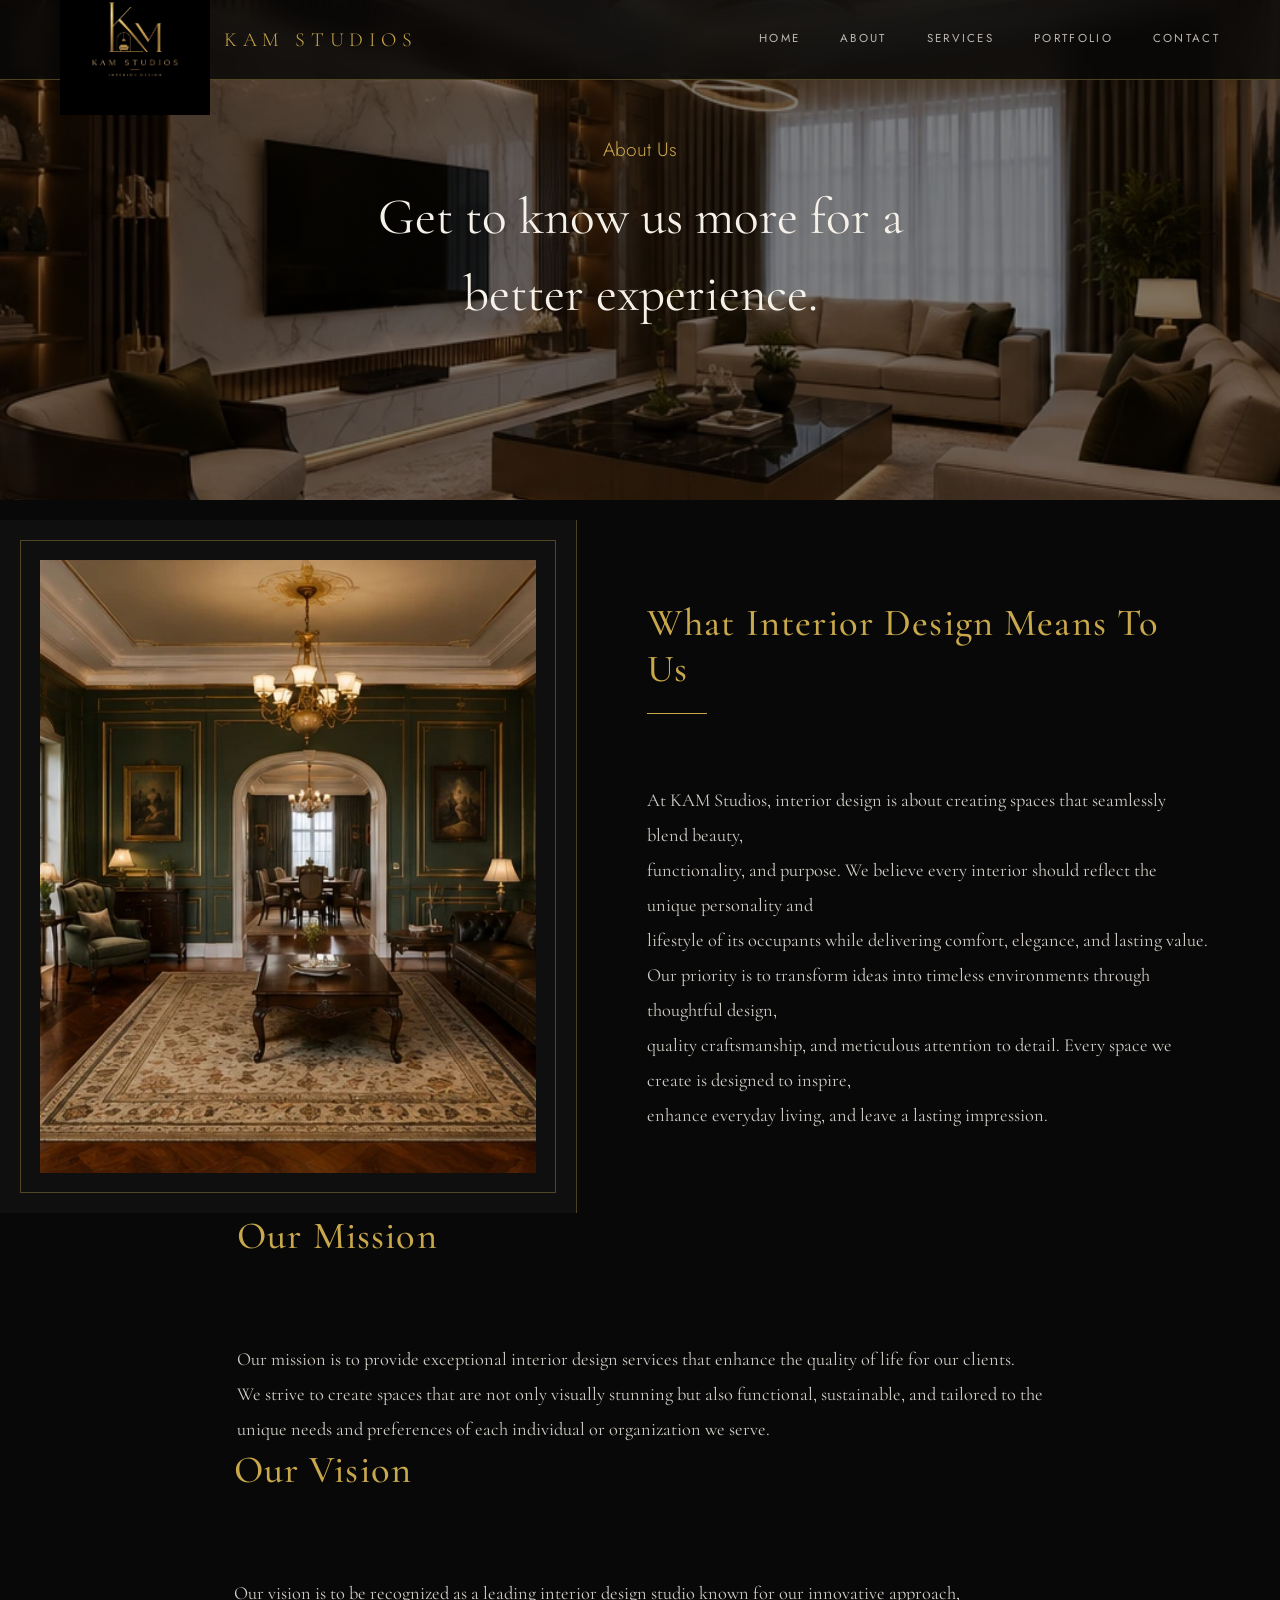
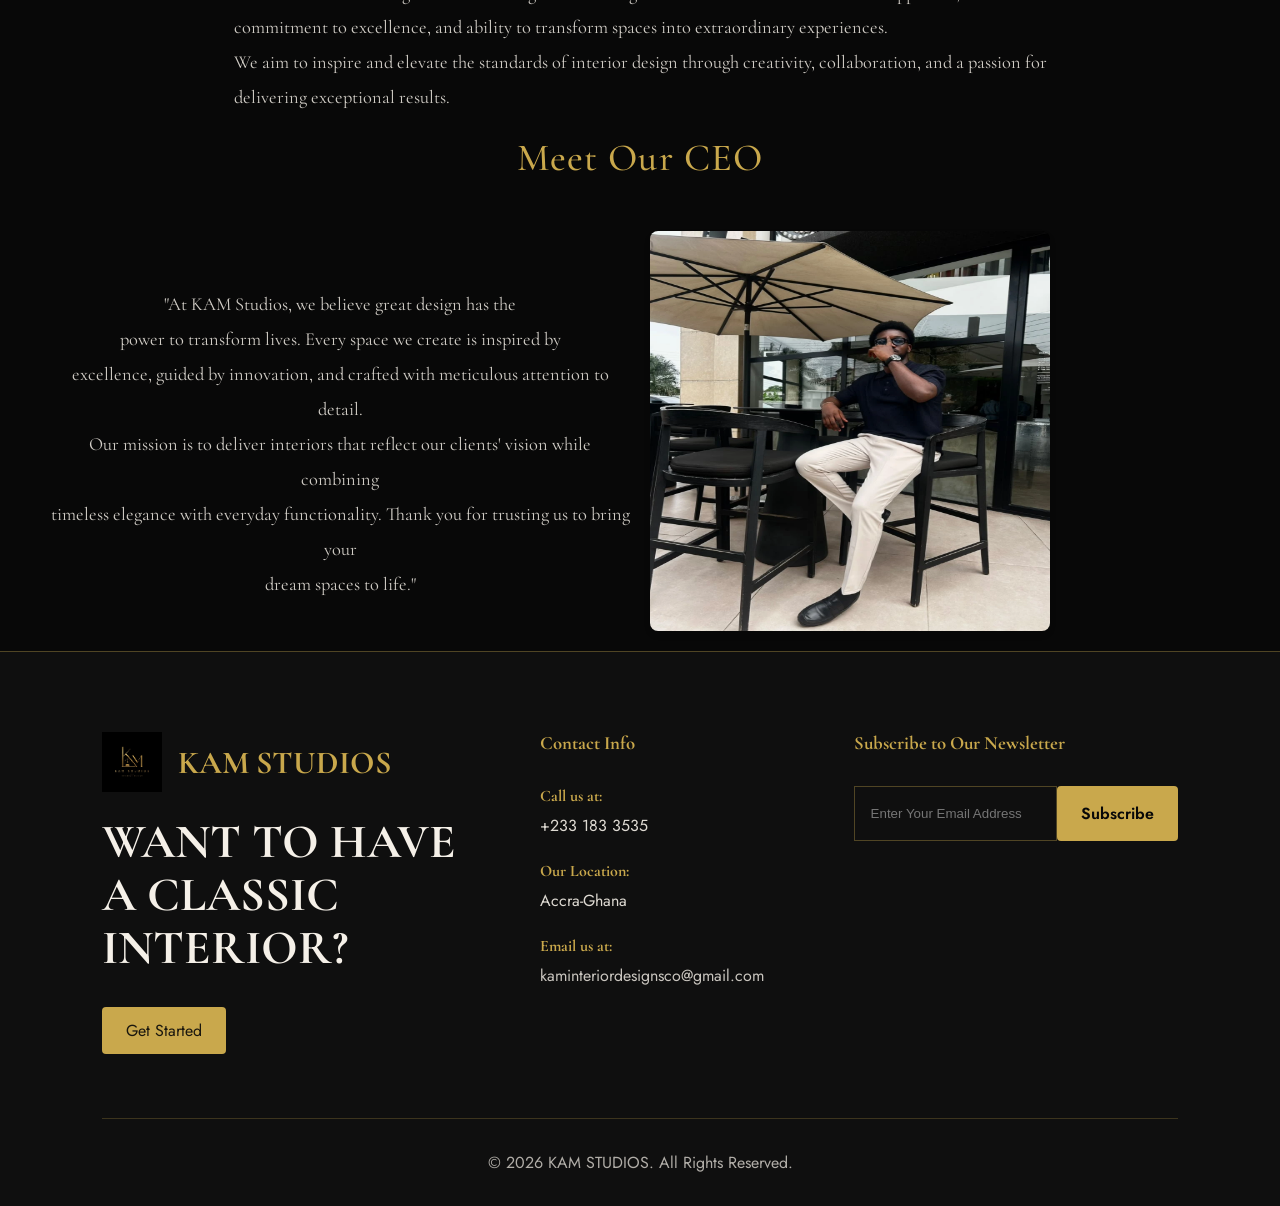
==== about-us.html @ baad8114 "about page done" ====
<!DOCTYPE html>
<html lang="en">
<head>
    <meta charset="UTF-8">
    <meta name="viewport" content="width=device-width, initial-scale=1.0">
    <meta name="description" content="This is the official website for KAM STUDIOS.">
    <meta name="author" content="Godfred Yao Agbogah">
    <link rel="stylesheet" href="./style/style.css">
    <link rel="stylesheet" href="./style/about/about.css">
    <link rel="stylesheet" href="./style/testimonial.css">
    <link rel="stylesheet" href="./style/join-us.css">
    <link rel="stylesheet" href="./style/footer.css">
    <link rel="preconnect" href="https://fonts.googleapis.com">
    <link rel="preconnect" href="https://fonts.gstatic.com" crossorigin>
    <link href="https://fonts.googleapis.com/css2?family=Cormorant+Garamond:ital,wght@0,300;0,400;0,600;1,300;1,400&family=Jost:wght@300;400;500&display=swap" rel="stylesheet">
    <title>Home</title>
</head>
<body>
    <header>
  <div class="logo">
    <img src="./images/logo.webp" alt="KAM STUDIOS Logo" width="150" height="150">
    <h1>KAM STUDIOS</h1>
  </div>

        <nav class="largeNav" id="desktopNav">
            <ul>
            <li><a href="./index.html">Home</a></li>
            <li><a href="./about-us.html">About</a></li>
            <li><a href="./services.html">Services</a></li>
            <li><a href="./portfolio.html">Portfolio</a></li>
            <li><a href="./contact.html">Contact</a></li>
            </ul>
        </nav>

        <!-- Hamburger button (mobile only) -->
        <button class="hamburger" id="hamburger" aria-label="Toggle menu" aria-expanded="false">
            <span></span>
            <span></span>
            <span></span>
        </button>
        </header>

        <!-- Mobile nav (sits right below header) -->
        <nav class="mobileNav" id="mobileNav">
        <ul>
            <li><a href="./index.html">Home</a></li>
            <li><a href="./about-us.html">About</a></li>
            <li><a href="./services.html">Services</a></li>
            <li><a href="./portfolio.html">Portfolio</a></li>
            <li><a href="./contact.html">Contact</a></li>
        </ul>
    </nav>

        <main>
            <div class="container">
                <div class="container-content">
                    <h2> About Us</h2>
                    <p>Get to know us more for a better experience.</p>
                </div>
            </div>
              <div class="container1">
                    <section class="imgSection">
                        <img src="./images/interior4.webp" alt="about pic">
                    </section>
                    <section>
                        <h3>What Interior Design Means To Us</h3>
                        <p>
                            At KAM Studios, interior design is about creating spaces that seamlessly blend beauty, 
                            functionality, and purpose. We believe every interior should reflect the unique personality and 
                            lifestyle of its occupants while delivering comfort, elegance, and lasting value.
                            Our priority is to transform ideas into timeless environments through thoughtful design, 
                            quality craftsmanship, and meticulous attention to detail. Every space we create is designed to inspire, 
                            enhance everyday living, and leave a lasting impression.                              
                        </p>
                    </section>

                </div>
                <div class="container2">
                    <section>
                        <h3>Our Mission</h3>
                        <p>
                            Our mission is to provide exceptional interior design services that enhance the quality of life for our clients. 
                            We strive to create spaces that are not only visually stunning but also functional, sustainable, and tailored to the 
                            unique needs and preferences of each individual or organization we serve.
                        </p>
                    </section>
                    <section>
                        <h3>Our Vision</h3>
                        <p>
                            Our vision is to be recognized as a leading interior design studio known for our innovative approach, 
                            commitment to excellence, and ability to transform spaces into extraordinary experiences. 
                            We aim to inspire and elevate the standards of interior design through creativity, collaboration, and a passion for 
                            delivering exceptional results.
                        </p>
                    </section>
                </div>
                <div class="container3">
                     <h3>Meet Our CEO</h3>
                    <section>
                        <p> "At KAM Studios, we believe great design has the
                             power to transform lives. Every space we create is inspired by 
                             excellence, guided by innovation, and crafted with meticulous attention to detail. 
                             Our mission is to deliver interiors that reflect our clients' vision while combining 
                             timeless elegance with everyday functionality. Thank you for trusting us to bring your 
                             dream spaces to life."
                        </p>
                        <img src="./images/CEO.webp" alt="CEO pic">
                    </section>
        </main>
        
           <!-- Footer -->
<footer>
    <div class="footer-content">

        <!-- Column 1 -->
        <div class="footer-column">
            <div class="footer-logo">
               <img src="./images/logo.webp" alt="KAM STUDIOS Logo">
                <h1>KAM STUDIOS</h1>
            </div>

            <h2>WANT TO HAVE A CLASSIC INTERIOR?</h2>

           <button class="footer-btn1"><a href="./contact.html">Get Started</a></button> 
        </div>

        <!-- Column 2 -->
        <div class="footer-column">
            <h3>Contact Info</h3>

            <div class="contact-item">
                <h4>Call us at:</h4>
                <p>+233 183 3535</p>
            </div>

            <div class="contact-item">
                <h4>Our Location:</h4>
                <p>
                    Accra-Ghana
                </p>
            </div>

            <div class="contact-item">
                <h4>Email us at:</h4>
                <p>
                    <a href="kaminteriordesignsco@gmail.com">
                        kaminteriordesignsco@gmail.com
                    </a>
                </p>
            </div>
        </div>

        <!-- Column 3 -->
        <div class="footer-column">
            <h3>Subscribe to Our Newsletter</h3>

            <form class="newsletter-form">
                <input
                    type="email"
                    placeholder="Enter Your Email Address"
                >
                <button class="submit-btn" type="submit">Subscribe</button>
            </form>

            <div class="social-icons">
               <a href="https://snapchat.com/t/bxiz3MfT"><i class="bi bi-snapchat"></i></a> 
                <a href="https://www.instagram.com/kwaben_aaaa?igsh=MXFsYTQwY3dpdXk5eA=="><i class="bi bi-instagram"></i></a>
            </div>
            
        </div>

    </div>
  

    <div class="footer-bottom">
        <p>© 2026 KAM STUDIOS. All Rights Reserved.</p>
    </div>
</footer>

    <script src="./script/script.js" defer></script>
    <script src="./script/hamburger.js" defer></script>
    <script src="./script/testimonial.js" defer></script>
    <script src="https://cdn.jsdelivr.net/npm/bootstrap@5.3.8/dist/js/bootstrap.bundle.min.js" integrity="sha384-FKyoEForCGlyvwx9Hj09JcYn3nv7wiPVlz7YYwJrWVcXK/BmnVDxM+D2scQbITxI" crossorigin="anonymous"></script>
 
</body>
</html>
---- style/style.css ----
*, *::before, *::after { margin: 0; padding: 0; box-sizing: border-box; }

    :root {
      --black: #080808;
      --offblack: #0f0f0f;
      --gold: #C9A84C;
      --gold-dim: rgba(201, 168, 76, 0.18);
      --gold-line: rgba(201, 168, 76, 0.35);
      --ivory: #F5F0E8;
      --charcoal: #2A2A2A;
      --serif: 'Cormorant Garamond', Georgia, serif;
      --sans: 'Jost', system-ui, sans-serif;
    }

    html { scroll-behavior: smooth; }

 body {
  opacity: 0;
  transform: scale(1.02);
  animation: pageLoad 1s ease forwards;
}

@keyframes pageLoad {
  to {
    opacity: 1;
    transform: scale(1);
  }
}

  body {
  background-color: var(--black);
  background-size: cover;
}

    /* ── HEADER ── */
    header {
      position: fixed;
      top: 0;
      left: 0;
      width: 100%;
      z-index: 100;
      display: flex;
      align-items: center;
      justify-content: space-between;
      padding: 0 60px;
      height: 80px;
      background: rgba(8, 8, 8, 0.82);
      backdrop-filter: blur(12px);
      -webkit-backdrop-filter: blur(12px);
      border-bottom: 1px solid var(--gold-line);
    }

    .logo {
      display: flex;
      align-items: center;
      gap: 14px;
      text-decoration: none;
    }

    .logo img {
      width: 150px;
      height: 150px;
      object-fit: contain;
         }

    .logo h1 {
      font-family: var(--serif);
      font-weight: 300;
      font-size: 1.25rem;
      letter-spacing: 0.28em;
      color: var(--gold);
      text-transform: uppercase;
    }

    nav ul {
      list-style: none;
      display: flex;
      gap: 40px;
    }

    nav ul li a,
    nav ul li {
      font-family: var(--sans);
      font-weight: 400;
      font-size: 0.72rem;
      letter-spacing: 0.2em;
      text-transform: uppercase;
      color: rgba(245, 240, 232, 0.75);
      text-decoration: none;
      cursor: pointer;
      transition: color 0.3s ease;
      position: relative;
      padding-bottom: 3px;
    }

    nav ul li::after {
      content: '';
      position: absolute;
      bottom: 0;
      left: 0;
      width: 0;
      height: 1px;
      background: var(--gold);
      transition: width 0.35s ease;
    }

    nav ul li:hover { color: var(--gold); }
    nav ul li:hover::after { width: 100%; }

   .hero {
  background-image:
    linear-gradient(rgba(0,0,0,0.5), rgba(0,0,0,0.5)),
    url('../images/hero2.webp');
    
  background-size: cover;
  background-position: center;
  background-repeat: no-repeat;

  height: 100vh;

  display: flex;
  justify-content: center;
  align-items: center;

  position: relative;
}

.hero-content {
  text-align: center;
  color: white;
  z-index: 1;
  max-width: 800px;
  padding: 20px;
}

.hero-content h1 {
  font-size: 4rem;
  font-family: var(--serif);
  margin-bottom: 1rem;
  color:var(--gold);
}

.hero-content p {
  font-size: 1.2rem;
  font-family: var(--sans);
  color:var(--goldline);
}
.hero-content h1,
.hero-content p {
  opacity: 0;
  transform: translateY(30px);
}

/* POP IN */
.pop-in {
  animation: popIn 0.6s ease forwards;
}

/* POP OUT */
.pop-out {
  animation: popOut 0.6s ease forwards;
}

@keyframes popIn {
  to {
    opacity: 1;
    transform: translateY(0);
  }
}

@keyframes popOut {
  to {
    opacity: 0;
    transform: translateY(30px);
  }
}

/* services */
/* ===========================
   SERVICES SECTION
=========================== */

.services{
    width: min(1200px, 90%);
    margin: 6rem auto;
}

.service-heading{
    text-align:center;
    margin-bottom:4rem;
}

.service-heading h3{
    font-family:var(--sans);
    color:var(--gold);
    text-transform:uppercase;
    letter-spacing:4px;
    font-size:.9rem;
    font-weight:500;
    margin-bottom:1rem;
}

.service-heading h2{
    font-family:var(--serif);
    color:var(--ivory);
    font-size:clamp(2rem,5vw,3.5rem);
    font-weight:400;
    line-height:1.2;
    max-width:800px;
    margin:auto;
}

/* ===========================
   SERVICE GRID
=========================== */

.service-tab{
    display:grid;
    grid-template-columns:repeat(4, 1fr);
    gap:1,.5rem;
}

/* ===========================
   CARD
=========================== */

.service{
    background:rgba(15,15,15,.9);
    border:1px solid var(--gold-line);
    overflow:hidden;
    transition:.4s ease;
    display:flex;
    flex-direction:column;
}

.service:hover{
    transform:translateY(-10px);
    border-color:var(--gold);
    box-shadow:0 20px 40px rgba(0,0,0,.35);
}

/* ===========================
   IMAGE
=========================== */

.service-picture{
    width:100%;
    height:200px;
    overflow:hidden;
}

.service-picture img{
    width:100%;
    height:100%;
    object-fit:cover;
    transition:.6s ease;
}

.service:hover img{
    transform:scale(1.08);
}

/* ===========================
   CONTENT
=========================== */

.service article{
    padding:1.5rem;
    display:flex;
    flex-direction:column;
    flex:1;
}

.service article h3{
    font-family:var(--serif);
    color:var(--gold);
    font-size:1.5rem;
    font-weight:400;
    margin-bottom:.75rem;
}

.service article p{
    font-family:var(--sans);
    color:rgba(245,240,232,.75);
    line-height:1.75;
    font-size:.82rem;
    margin-bottom:1.5rem;
    flex:1;
}

/* ===========================
   BUTTON
=========================== */

.service article a{
    align-self:flex-start;
    text-decoration:none;
    font-family:var(--sans);
    color:var(--gold);
    letter-spacing:2px;
    text-transform:uppercase;
    font-size:.8rem;
    border-bottom:1px solid transparent;
    transition:.3s;
}

.service article a:hover{
    border-color:var(--gold);
    
}


.about-us {
  display: grid;
  grid-template-columns: 1fr 1.1fr 1fr;
  min-height: 520px;
  background: var(--black);
}

.aboutimage1,
.aboutimage2 {
  overflow: hidden;
  min-height: 480px;
}

.aboutimage1 img,
.aboutimage2 img {
  width: 100%;
  height: 100%;
  object-fit: cover;
  object-position: center;
  display: block;
  filter: brightness(0.8);
}

.about-heading {
  display: flex;
  flex-direction: column;
  justify-content: center;
  padding: 60px 48px;
  position: relative;
}

/* gold side borders on center column */
.about-heading::before,
.about-heading::after {
  content: '';
  position: absolute;
  top: 60px;
  bottom: 60px;
  width: 1px;
  background: linear-gradient(to bottom, transparent, var(--gold-line), transparent);
}
.about-heading::before { left: 0; }
.about-heading::after  { right: 0; }

.eyebrow {
  font-family: var(--sans);
  font-size: 0.62rem;
  font-weight: 400;
  letter-spacing: 0.3em;
  text-transform: uppercase;
  color: var(--gold);
  margin-bottom: 20px;
}

.gold-rule {
  width: 36px;
  height: 1px;
  background: var(--gold);
  opacity: 0.7;
  margin-bottom: 24px;
}

.about-heading h2 {
  font-family: var(--serif);
  font-weight: 300;
  font-size: 2rem;
  line-height: 1.2;
  letter-spacing: 0.04em;
  color: var(--ivory);
  text-transform: uppercase;
  margin-bottom: 28px;
}

.about-heading h2 em {
  font-style: italic;
  color: var(--gold);
  text-transform: none;
}

.about-heading p {
  font-family: var(--sans);
  font-weight: 300;
  font-size: 0.82rem;
  line-height: 1.85;
  color: rgba(245, 240, 232, 0.55);
  margin-bottom: 36px;
}

.about-heading a {
  display: inline-flex;
  align-items: center;
  gap: 10px;
  font-family: var(--sans);
  font-size: 0.65rem;
  font-weight: 500;
  letter-spacing: 0.22em;
  text-transform: uppercase;
  color: var(--gold);
  text-decoration: none;
  border-bottom: 1px solid var(--gold-line);
  padding-bottom: 4px;
  transition: gap 0.3s ease;
  width: fit-content;
}

.about-heading a:hover { gap: 16px; }

/* Hamburger — hidden on desktop */
.hamburger {
  display: none;
  flex-direction: column;
  gap: 5px;
  cursor: pointer;
  background: none;
  border: none;
  padding: 4px;
  z-index: 200;
}

.hamburger span {
  display: block;
  width: 24px;
  height: 1.5px;
  background: var(--gold);
  transition: all 0.35s ease;
  transform-origin: center;
}

/* Animated X when open */
.hamburger.open span:nth-child(1) { transform: translateY(6.5px) rotate(45deg); }
.hamburger.open span:nth-child(2) { opacity: 0; transform: scaleX(0); }
.hamburger.open span:nth-child(3) { transform: translateY(-6.5px) rotate(-45deg); }

/* Mobile nav */
.mobileNav {
  display: none;
  position: absolute;
  top: 80px;
  left: 0;
  width: 100%;
  background: rgba(8, 8, 8, 0.98);
  border-bottom: 1px solid var(--gold-line);
  backdrop-filter: blur(16px);
  z-index: 150;
  max-height: 0;
  overflow: hidden;
  transition: max-height 0.4s ease, padding 0.3s ease;
  padding: 0 24px;
}

.mobileNav.open {
  max-height: 340px;
  padding: 24px 24px 32px;
}

.mobileNav ul {
  list-style: none;
  display: flex;
  flex-direction: column;
  gap: 0;
}

.mobileNav ul li {
  font-family: var(--sans);
  font-size: 0.72rem;
  letter-spacing: 0.22em;
  text-transform: uppercase;
  color: rgba(245, 240, 232, 0.7);
  cursor: pointer;
  padding: 16px 0;
  border-bottom: 1px solid rgba(201, 168, 76, 0.1);
  transition: color 0.3s, padding-left 0.3s;
}

.mobileNav ul li:last-child { border-bottom: none; }
.mobileNav ul li:hover { color: var(--gold); padding-left: 8px; }


.hero2 {
  background-image:
    linear-gradient(rgba(0,0,0,0.5), rgba(0,0,0,0.5)),
    url('../images/hero1.webp');
    
  background-size: cover;
  background-position: center;
  background-repeat: no-repeat;

  height: 400px;

  display: flex;
  justify-content: center;
  align-items: center;

  position: relative;
}

.hero-content2 {
  text-align: center;
  color: white;
  z-index: 1;
  max-width: 800px;
  padding: 20px;
  position:absolute;
  
}

.hero-content2 h1 {
  font-size: 4rem;
  font-family: var(--serif);
  margin-bottom: 1rem;
  color:var(--gold);
}

.hero-content2 p {
  font-size: 1.2rem;
  font-family: var(--sans);
  color:var(--goldline);
}
.hero-content2 h1,
.hero-content2 p {
  opacity: 0;
  transform: translateY(30px);
}



    /* ── RESPONSIVE ── */
    @media (max-width: 1200px) {
      header { padding: 0 24px; }
      nav ul { gap: 22px; }
      .logo h1 { font-size: 1rem; }
      .hero-cta { flex-direction: column; gap: 14px; }
      .hero-content h1 {
      font-size: 4rem;
      font-family: var(--serif);
      margin-bottom: 1rem;
      color:var(--gold);
    }

    .hero-content p {
      font-size: 1.2rem;
      font-family: var(--sans);
      color:var(--goldline);
    }

  .service-tab {
        grid-template-columns: repeat(2, 1fr);
    }

    .logo img {
      width: 80px;
      height: 75px;
      object-fit: contain;
         }
}

/* Responsive breakpoint */
    @media (max-width: 768px) {
      header { padding: 0 24px; }
      .largeNav { display: none; }
      .hamburger { display: flex; }
      .mobileNav { display: block; }
    }

    

    @media (max-width:600px){

     .service-tab {
        grid-template-columns: 1fr;
    }

    @media (max-width: 480px) {
      nav ul li { font-size: 0.62rem; letter-spacing: 0.12em; }
    }


 
}
---- style/about/about.css ----
:root {
      --black: #080808;
      --offblack: #0f0f0f;
      --gold: #C9A84C;
      --gold-dim: rgba(201, 168, 76, 0.18);
      --gold-line: rgba(201, 168, 76, 0.35);
      --ivory: #F5F0E8;
      --charcoal: #2A2A2A;
      --serif: 'Cormorant Garamond', Georgia, serif;
      --sans: 'Jost', system-ui, sans-serif;
    }

.container{
    display:flex;
    flex-direction: column;
    align-items: center;
    justify-content: center;
    height: 500px;
    width: 100%;
    background-image:
    linear-gradient(rgba(0,0,0,0.5), rgba(0,0,0,0.5)),
    url('../../images/interior2.webp');
    background-size: cover;
    background-position: center;
    background-repeat: no-repeat;
}


.container-content{
  text-align: center;
  color: var(--ivory);
  padding: 2rem;
  max-width: 600px;
  margin: 0 auto;
}

.container h2 {
  font-family: var(--sans);
  font-weight: 300;
  font-size: 1.2rem;
  margin-bottom: 1rem;
  color: var(--gold);
}

.container p {
  font-family: var(--serif);
  font-size: clamp(2rem, 5vw, 3.2rem);
  line-height: 1.5;
  margin-bottom: 2rem;
}


.container1 {
  display: flex;
  align-items: stretch;
  width: 100%;
  min-height: 200px;
  background-color: var(--black);
  margin-top: 20px;
}

.imgSection {
  flex: 0 0 45%;
  position: relative;
  padding: 40px;
  display: flex;
  align-items: center;
  justify-content: center;
  background-color: var(--offblack);
}

.imgSection::before {
  content: "";
  position: absolute;
  inset: 20px;
  border: 1px solid var(--gold-line);
  pointer-events: none;
  z-index: 1;
}

.imgSection img {
  width: 100%;
  height: 100%;
  object-fit: cover;
  display: block;
}

.container1 > section:last-child {
  flex: 0 0 55%;
  padding: 80px 70px;
  display: flex;
  flex-direction: column;
  justify-content: center;
  position: relative;
  border-left: 1px solid var(--gold-line);
}

.container1 > section:last-child h3 {
  font-family: var(--serif);
  font-size: 2.4rem;
  font-weight: 500;
  color: var(--gold);
  letter-spacing: 0.03em;
  margin-bottom: 8px;
  position: relative;
  padding-bottom: 22px;
}

.container1 > section:last-child h3::after {
  content: "";
  position: absolute;
  bottom: 0;
  left: 0;
  width: 60px;
  height: 1px;
  background-color: var(--gold);
}

.container1 > section:last-child p {
  font-family: var(--serif);
  font-size: 1.15rem;
  line-height: 1.9;
  color: var(--ivory);
  opacity: 0.85;
  margin-top: 26px;
  white-space: pre-line;
}

/* Responsive: stack on smaller screens */
@media (max-width: 1000px) {
  .container1 {
    flex-direction: column;
  }

  .imgSection {
    display: none;
  }

  .container1 > section:last-child {
    flex: 1 1 auto;
    border-left: none;
    border-top: none;
    padding: 50px 30px;
  }
}

.container2{
  display: flex;
  flex-direction: column;
  align-items: center;
  justify-content: center;
}

.container2 h3 {
  font-family: var(--serif);
  font-size: 2.4rem;
  font-weight: 500;
  color: var(--gold);
  letter-spacing: 0.03em;
  margin-bottom: 8px;
  position: relative;
  padding-bottom: 22px;
}

.container2 p {
  font-family: var(--serif);
  font-size: 1.15rem;
  line-height: 1.9;
  color: var(--ivory);
  opacity: 0.85;
  margin-top: 26px;
  white-space: pre-line;
}

.container3 section{
  display: grid;
  grid-template-columns: 1fr 1fr;
  align-items: center;
  justify-content: center;
  padding: 20px;
  gap:20px;
}

.container3 h3 {
  font-family: var(--serif);
  font-size: 2.4rem;
  font-weight: 500;
  color: var(--gold);
  letter-spacing: 0.03em;
  margin-bottom: 8px;
  position: relative;
  padding-bottom: 22px;
  text-align: center;
  margin-top: 20px;
}

.container3 p {
  font-family: var(--serif);
  font-size: 1.15rem;
  line-height: 1.9;
  color: var(--ivory);
  opacity: 0.85;
  margin-top: 26px;
  white-space: pre-line;
  text-align: justify;
  text-align:center;
  margin-left: 30px;
}

.container3 img {
  width: 400px;
  height: 400px;
  margin-right: 50px;
  border-radius: 8px;
  box-shadow: 0 4px 6px rgba(0, 0, 0, 0.1);
}

@media (max-width: 1000px) {
  .container3 section {
    grid-template-columns: 1fr;
    text-align: center;
  }

  .container3 img {
    width: 100%;
    height: auto;
    margin-right: 0;
    margin-bottom: 20px;
  }
}
---- style/testimonial.css ----
/* ===========================
   TESTIMONIALS
=========================== */
*::before, *::after { margin: 0; padding: 0; box-sizing: border-box; }

    :root {
      --black: #080808;
      --offblack: #0f0f0f;
      --gold: #C9A84C;
      --gold-dim: rgba(201, 168, 76, 0.18);
      --gold-line: rgba(201, 168, 76, 0.35);
      --ivory: #F5F0E8;
      --charcoal: #2A2A2A;
      --serif: 'Cormorant Garamond', Georgia, serif;
      --sans: 'Jost', system-ui, sans-serif;
    }
    
.testimonials {
  width: min(1200px, 90%);
  margin: 6rem auto;
}

.testimonial-heading {
  text-align: center;
  margin-bottom: 4rem;
}

.testimonial-eyebrow {
  font-family: var(--sans);
  font-size: 0.65rem;
  font-weight: 400;
  letter-spacing: 0.3em;
  text-transform: uppercase;
  color: var(--gold);
  margin-bottom: 16px;
}

.testimonial-heading h2 {
  font-family: var(--serif);
  font-weight: 300;
  font-size: clamp(2rem, 5vw, 3.2rem);
  color: var(--ivory);
  line-height: 1.2;
}

.testimonial-heading h2 em {
  font-style: italic;
  color: var(--gold);
}

.testimonial-rule {
  width: 40px;
  height: 1px;
  background: var(--gold);
  opacity: 0.6;
  margin: 24px auto 0;
}

/* Grid */
.testimonial-grid {
  display: grid;
  grid-template-columns: repeat(2, 1fr);
  gap: 1.5rem;
}

/* Card */
.testimonial-card {
  background: rgba(15, 15, 15, 0.9);
  border: 1px solid var(--gold-line);
  padding: 2.5rem;
  display: flex;
  flex-direction: column;
  gap: 1.5rem;
  transition: border-color 0.3s ease, transform 0.3s ease;
}

.testimonial-card:hover {
  border-color: var(--gold);
  transform: translateY(-6px);
}

.quote-mark {
  font-family: var(--serif);
  font-size: 4rem;
  line-height: 1;
  color: var(--gold);
  opacity: 0.4;
  margin-bottom: -1rem;
}

.testimonial-text {
  font-family: var(--serif);
  font-style: italic;
  font-size: 1.05rem;
  font-weight: 300;
  line-height: 1.8;
  color: rgba(245, 240, 232, 0.8);
  flex: 1;
}

/* Author */
.testimonial-author {
  display: flex;
  align-items: center;
  gap: 14px;
  padding-top: 1.5rem;
  border-top: 1px solid var(--gold-line);
}

.author-initials {
  width: 44px;
  height: 44px;
  border: 1px solid var(--gold-line);
  display: flex;
  align-items: center;
  justify-content: center;
  font-family: var(--serif);
  font-size: 0.9rem;
  font-weight: 400;
  color: var(--gold);
  flex-shrink: 0;
}

.author-info {
  display: flex;
  flex-direction: column;
  gap: 3px;
}

.author-name {
  font-family: var(--sans);
  font-size: 0.8rem;
  font-weight: 500;
  letter-spacing: 0.1em;
  color: var(--ivory);
}

.author-role {
  font-family: var(--sans);
  font-size: 0.7rem;
  font-weight: 300;
  letter-spacing: 0.08em;
  color: rgba(245, 240, 232, 0.4);
}

.author-avatar {
  width: 48px;
  height: 48px;
  border-radius: 50%;
  border: 1px solid var(--gold-line);
  overflow: hidden;
  flex-shrink: 0;
  outline: 2px solid rgba(201, 168, 76, 0.15);
  outline-offset: 2px;
}

.author-avatar img {
  width: 100%;
  height: 100%;
  object-fit: cover;
  object-position: center top;
  display: block;
}


/* Responsive */
@media (max-width: 768px) {
  .testimonial-grid {
    grid-template-columns: 1fr;
  }
}
---- style/join-us.css ----
:root {
      --black: #080808;
      --offblack: #0f0f0f;
      --gold: #C9A84C;
      --gold-dim: rgba(201, 168, 76, 0.18);
      --gold-line: rgba(201, 168, 76, 0.35);
      --ivory: #F5F0E8;
      --charcoal: #2A2A2A;
      --serif: 'Cormorant Garamond', Georgia, serif;
      --sans: 'Jost', system-ui, sans-serif;
    }

.join-us {
    height: 500px;
    background:
        linear-gradient(rgba(0,0,0,0.5), rgba(19, 17, 17, 0.781)),
        url('../images/hero.webp') center center / cover no-repeat;
        display: flex;
  flex-direction: column;
    justify-content: center;
}

.join-us-content {
  text-align: center;
  color: var(--ivory);
  padding: 2rem;
  max-width: 600px;
  margin: 0 auto;
}

.join-us h2 {
  font-family: var(--sans);
  font-weight: 300;
  font-size: 1.2rem;
  margin-bottom: 1rem;
  color: var(--gold);
}

.join-us p {
  font-family: var(--serif);
  font-size: clamp(2rem, 5vw, 3.2rem);
  line-height: 1.5;
  margin-bottom: 2rem;
}

.join-us button {
  background-color: var(--gold);
  color: var(--black);
  border: none;
  border-radius: 4px;
  padding: 0.75rem 1.5rem;
  font-family: var(--sans);
  font-size: 1rem;
  cursor: pointer;
  transition: background-color 0.3s ease;
}

.join-us button:hover {
  background-color: var(--gold-dim);
}

.join-us button a {
  text-decoration: none;
  color: var(--black);
}
---- style/footer.css ----
:root {
      --black: #080808;
      --offblack: #0f0f0f;
      --gold: #C9A84C;
      --gold-dim: rgba(201, 168, 76, 0.18);
      --gold-line: rgba(201, 168, 76, 0.35);
      --ivory: #F5F0E8;
      --charcoal: #2A2A2A;
      --serif: 'Cormorant Garamond', Georgia, serif;
      --sans: 'Jost', system-ui, sans-serif;
    }
    

/* =========================
   FOOTER
========================= */
footer{
    background: var(--offblack);
    padding: 5rem 8% 2rem;
    border-top: 1px solid var(--gold-line);
}

.footer-content{
    display: grid;
    grid-template-columns: 1.5fr 1fr 1fr;
    gap: 4rem;
}

.footer-logo{
    display: flex;
    align-items: center;
    gap: 1rem;
    margin-bottom: 1.5rem;
}

.footer-logo img{
    width: 60px;
    height: 60px;
}

.footer-logo h1{
    color: var(--gold);
    font-family: var(--serif);
}

.footer-column h2{
    color: var(--ivory);
    font-family: var(--serif);
    font-size: 3rem;
    line-height: 1.1;
    margin-bottom: 2rem;
}

.footer-column h3{
    color: var(--gold);
    font-family: var(--serif);
    margin-bottom: 2rem;
}

.footer-column h4{
    color: var(--gold);
    margin-bottom: .5rem;
}

.footer-column p,
.footer-column a{
    color: var(--ivory);
    text-decoration: none;
    opacity: .9;
}

.footer-btn1{
  background-color: var(--gold);
  color: var(--black);
  border: none;
  border-radius: 4px;
  padding: 0.75rem 1.5rem;
  font-family: var(--sans);
  font-size: 1rem;
  cursor: pointer;
  transition: background-color 0.3s ease;
}

.footer-btn1:hover {
  background-color: var(--gold-dim);
}

.footer-btn1 a {
  text-decoration: none;
  color: var(--black);
}

.contact-item{
    margin-bottom: 1.5rem;
}

.contact-item h4{
    font-family: var(--serif);
}

.contact-item p{
    font-family: var(--sans);
}



.submit-btn{
  background-color: var(--gold);
  color: var(--black);
  border: none;
  border-radius: 4px;
  padding: 0.75rem 1.5rem;
  font-family: var(--sans);
  font-size: 1rem;
  cursor: pointer;
  transition: background-color 0.3s ease;
}

.submit-btn:hover {
  background-color: var(--gold-dim);
}

.submit-btn a {
  text-decoration: none;
  color: var(--black);
}

/* Newsletter */

.newsletter-form{
    display: flex;
    margin-bottom: 1rem;
}

.newsletter-form input{
    flex: 1;
    padding: 1rem;
    background: transparent;
    border: 1px solid var(--gold-line);
    color: var(--ivory);
    outline: none;
}

.newsletter-form button{
    padding: 1rem 1.5rem;
    border: none;
    background: var(--gold);
    color: var(--black);
    cursor: pointer;
    font-weight: 600;
}

.newsletter-text{
    line-height: 1.7;
    max-width: 320px;
}



.social-icons i {
    font-size: 1.5rem;
    color: var(--gold);
    cursor: pointer;
    text-align: center;
}

.social-icons i:hover {
    color:var(--ivory);
}


.social-icons{
    display: flex;
    justify-content: center;
    align-items: center;
    height: auto;
    width: 100%;
    gap: 1rem;
    margin-top: 1rem;
    background: var(--offblack);
    
}

.footer-bottom{
    margin-top: 4rem;
    font-family: var(--sans);
    padding-top: 2rem;
    border-top: 1px solid var(--gold-line);
    text-align: center;
    color: var(--ivory);
    opacity: .7;
}



/* Mobile */
@media (max-width: 900px){

    .footer-content{
        grid-template-columns: 1fr;
        gap: 3rem;
    }

    .footer-column h2{
        font-size: 2.2rem;
    }

    .newsletter-form{
        flex-direction: column;
        gap: 1rem;
    }

}
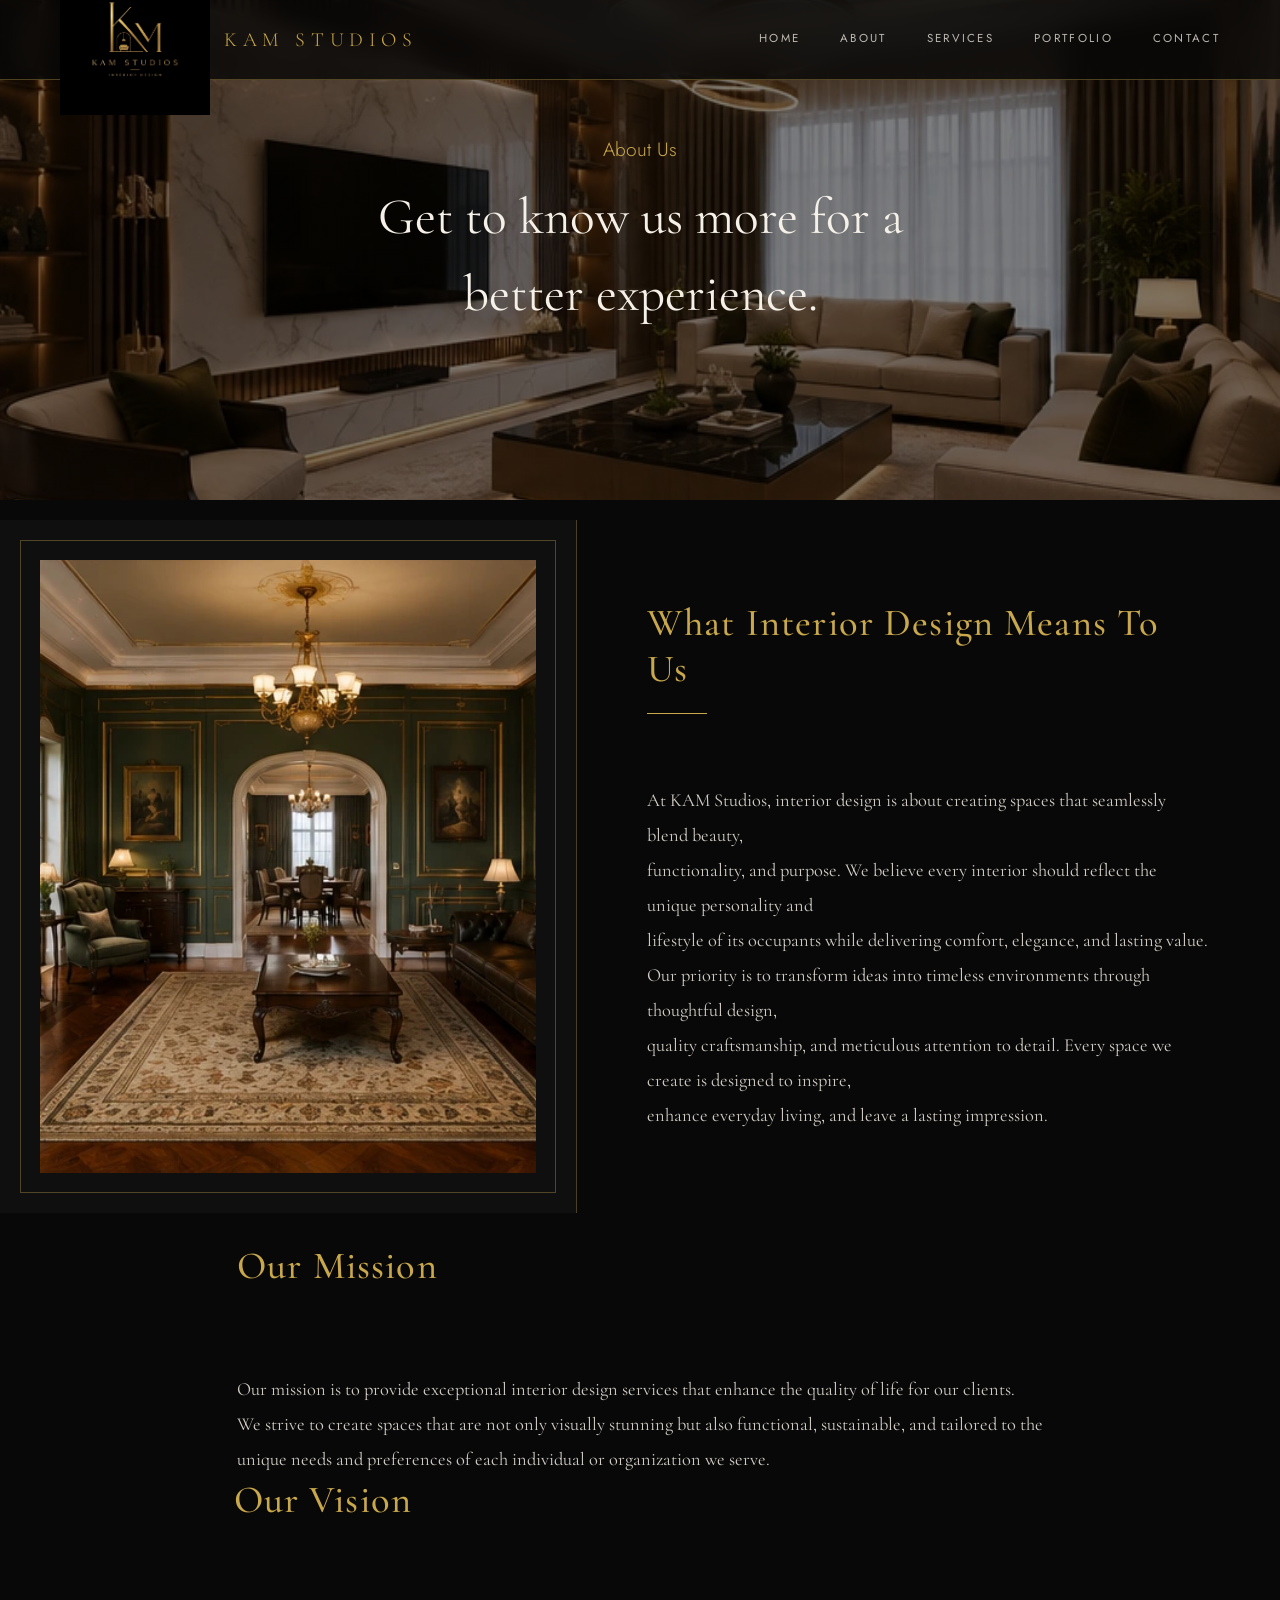
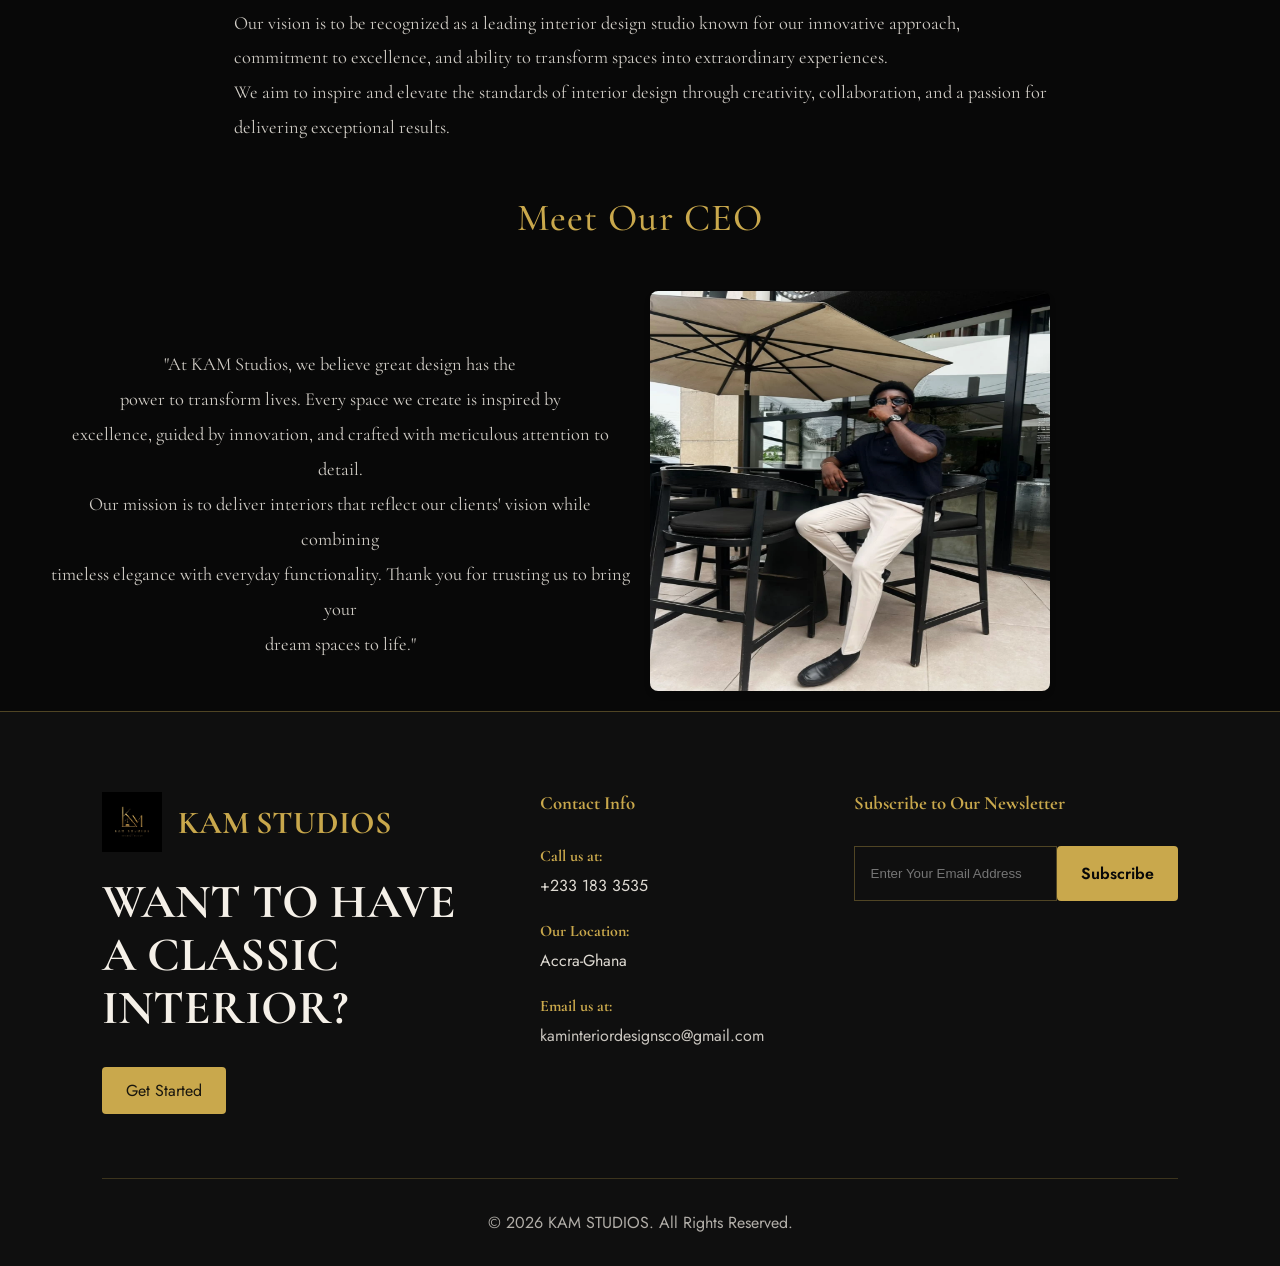
==== commit 7bfaf83d: "services" ====
--- a/about-us.html
+++ b/about-us.html
@@ -13,7 +13,7 @@
     <link rel="preconnect" href="https://fonts.googleapis.com">
     <link rel="preconnect" href="https://fonts.gstatic.com" crossorigin>
     <link href="https://fonts.googleapis.com/css2?family=Cormorant+Garamond:ital,wght@0,300;0,400;0,600;1,300;1,400&family=Jost:wght@300;400;500&display=swap" rel="stylesheet">
-    <title>Home</title>
+    <title>About Us</title>
 </head>
 <body>
     <header>
--- a/style/about/about.css
+++ b/style/about/about.css
@@ -149,6 +149,7 @@
   flex-direction: column;
   align-items: center;
   justify-content: center;
+  padding:30px;
 }
 
 .container2 h3 {
@@ -221,6 +222,10 @@
     text-align: center;
   }
 
+  .container3 p {
+    margin-left: 0;
+  }
+
   .container3 img {
     width: 100%;
     height: auto;
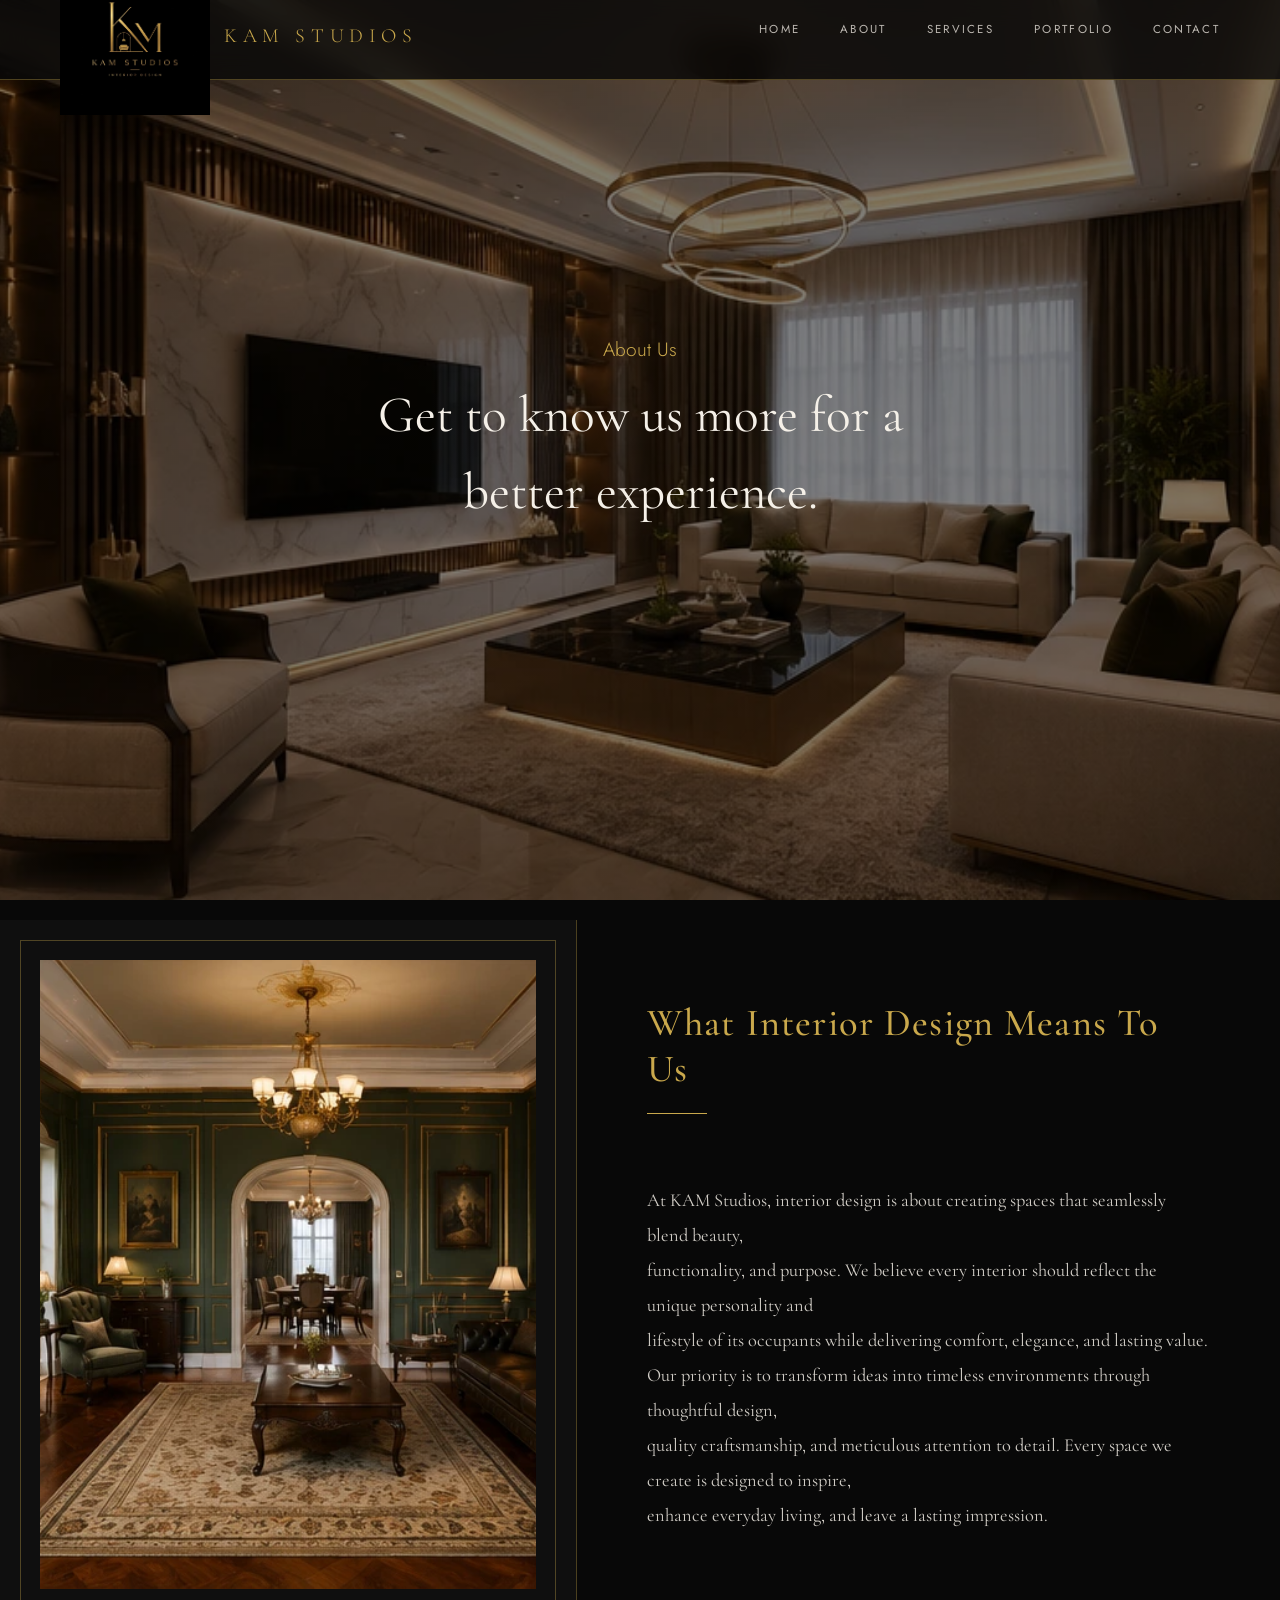
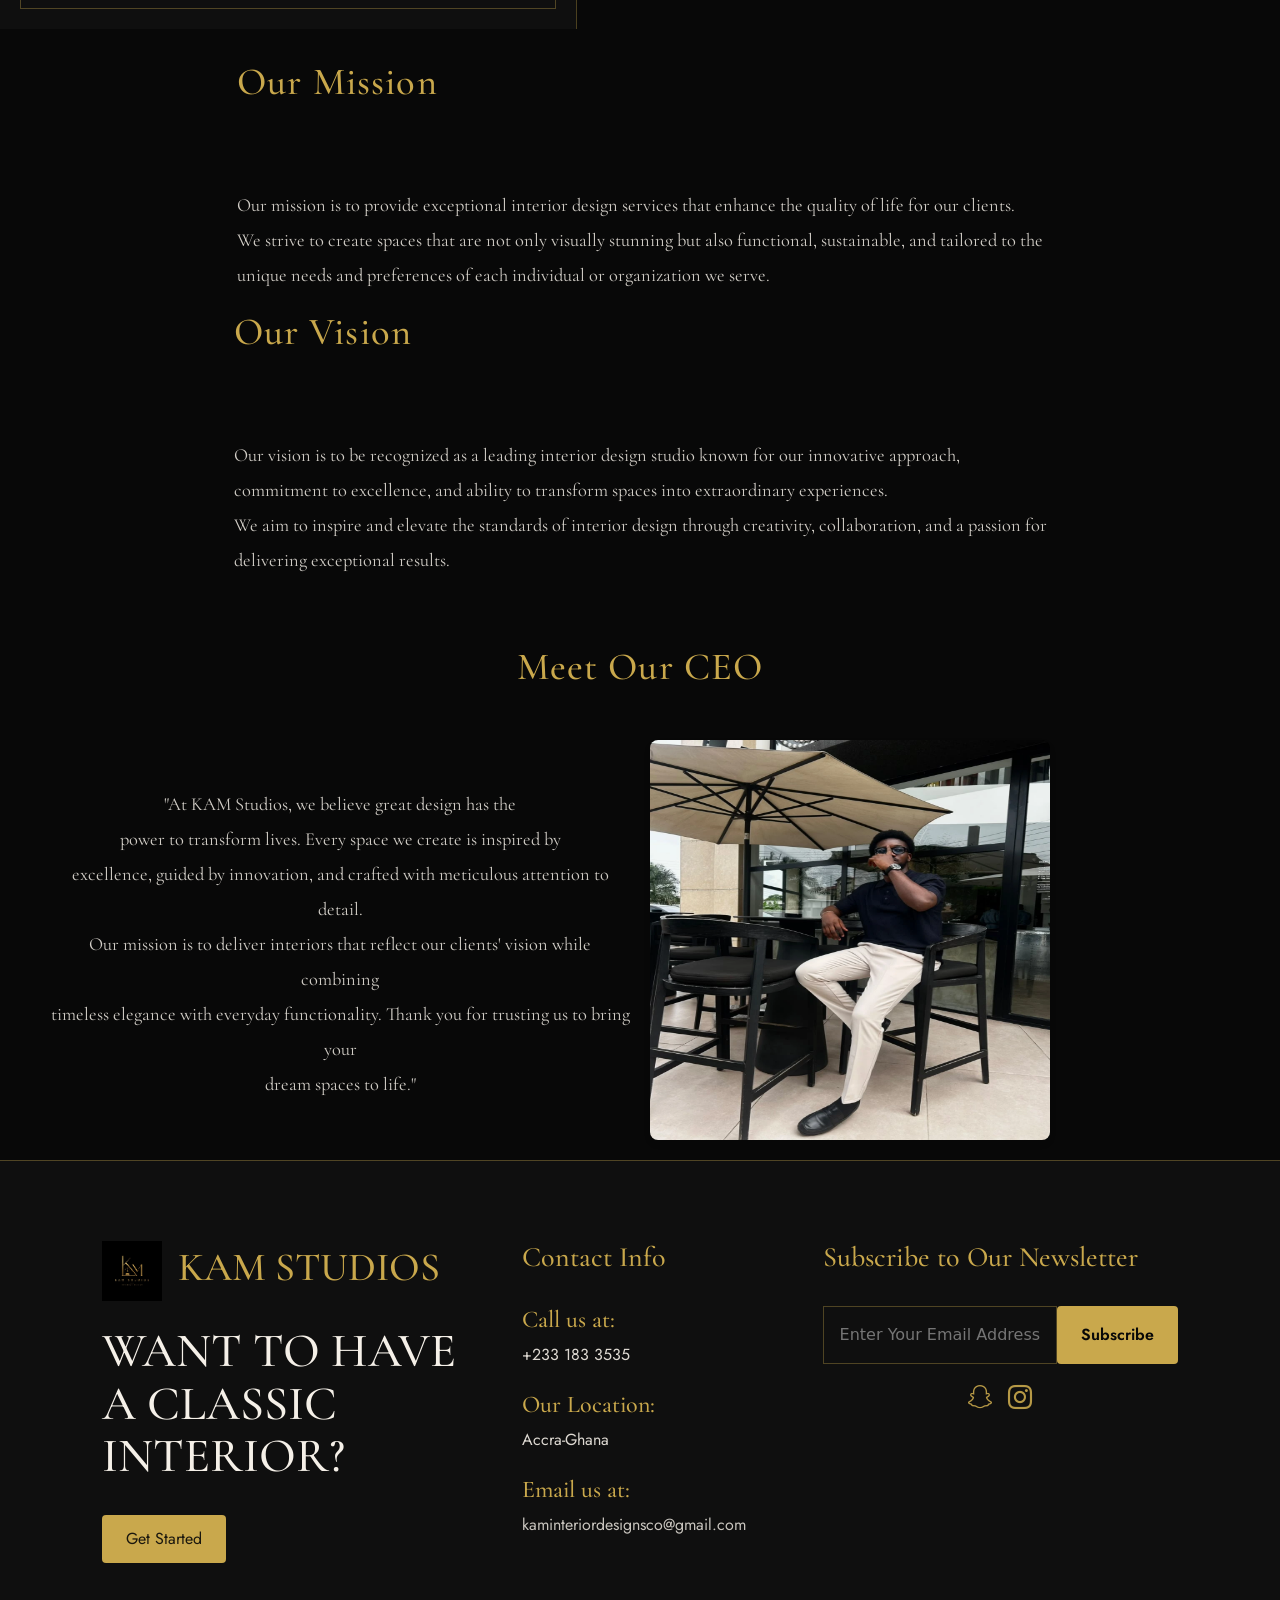
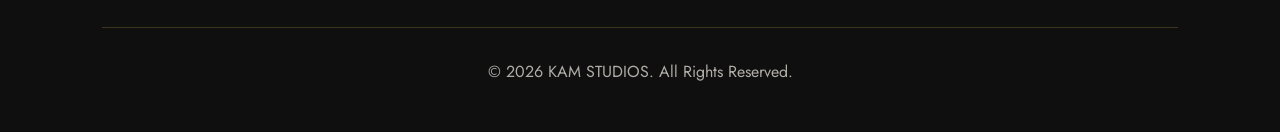
==== commit e5d80ab9: "About page updated" ====
--- a/about-us.html
+++ b/about-us.html
@@ -5,6 +5,8 @@
     <meta name="viewport" content="width=device-width, initial-scale=1.0">
     <meta name="description" content="This is the official website for KAM STUDIOS.">
     <meta name="author" content="Godfred Yao Agbogah">
+    <link href="https://cdn.jsdelivr.net/npm/bootstrap@5.3.8/dist/css/bootstrap.min.css" rel="stylesheet" integrity="sha384-sRIl4kxILFvY47J16cr9ZwB07vP4J8+LH7qKQnuqkuIAvNWLzeN8tE5YBujZqJLB" crossorigin="anonymous">
+    <link rel="stylesheet" href="https://cdn.jsdelivr.net/npm/bootstrap-icons@1.11.3/font/bootstrap-icons.css">
     <link rel="stylesheet" href="./style/style.css">
     <link rel="stylesheet" href="./style/about/about.css">
     <link rel="stylesheet" href="./style/testimonial.css">
@@ -52,7 +54,7 @@
     </nav>
 
         <main>
-            <div class="container">
+            <div class="container-main">
                 <div class="container-content">
                     <h2> About Us</h2>
                     <p>Get to know us more for a better experience.</p>
@@ -108,7 +110,7 @@
                     </section>
         </main>
         
-           <!-- Footer -->
+            <!-- Footer -->
 <footer>
     <div class="footer-content">
 
--- a/style/about/about.css
+++ b/style/about/about.css
@@ -10,13 +10,17 @@
       --sans: 'Jost', system-ui, sans-serif;
     }
 
-.container{
+    body {
+  background-color: var(--black);
+}
+
+.container-main{
     display:flex;
     flex-direction: column;
     align-items: center;
     justify-content: center;
-    height: 500px;
-    width: 100%;
+    height: 100vh;
+    width:  100%;
     background-image:
     linear-gradient(rgba(0,0,0,0.5), rgba(0,0,0,0.5)),
     url('../../images/interior2.webp');
@@ -34,7 +38,7 @@
   margin: 0 auto;
 }
 
-.container h2 {
+.container-main h2 {
   font-family: var(--sans);
   font-weight: 300;
   font-size: 1.2rem;
@@ -42,7 +46,7 @@
   color: var(--gold);
 }
 
-.container p {
+.container-main p {
   font-family: var(--serif);
   font-size: clamp(2rem, 5vw, 3.2rem);
   line-height: 1.5;
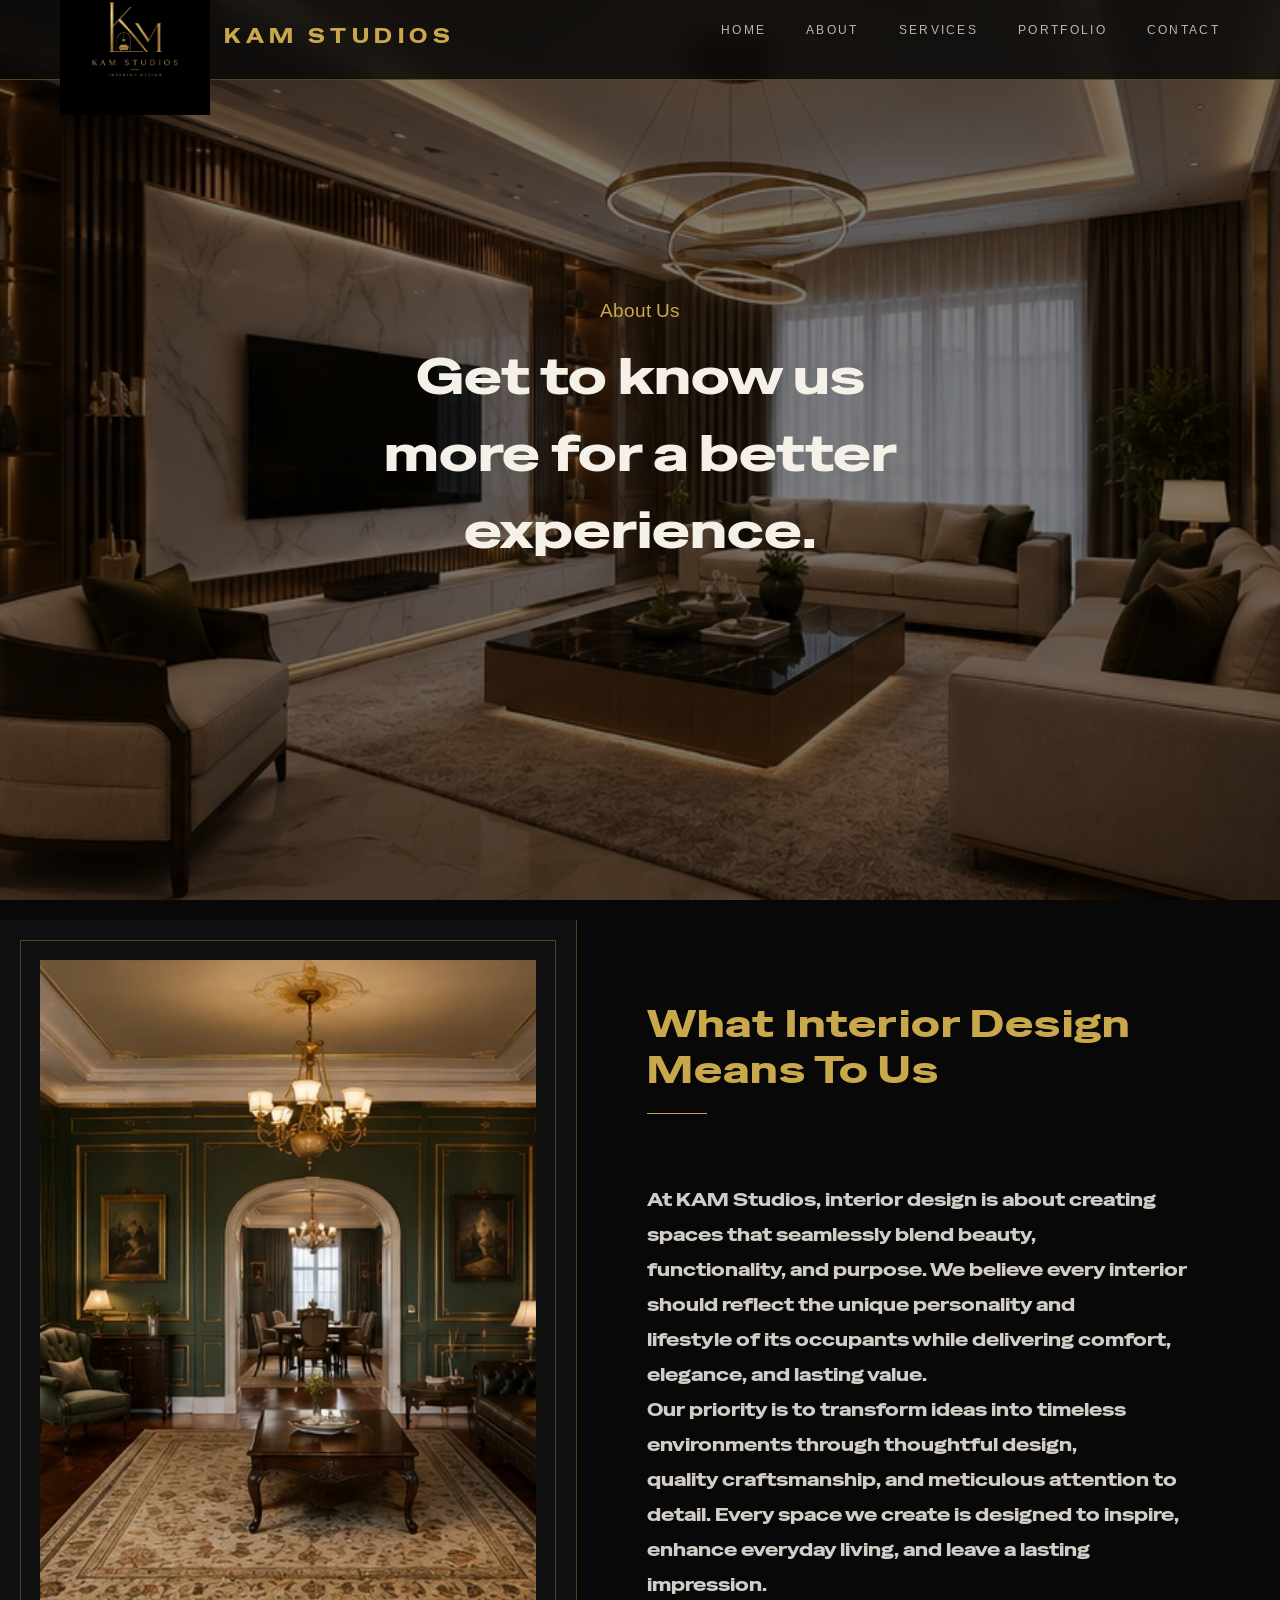
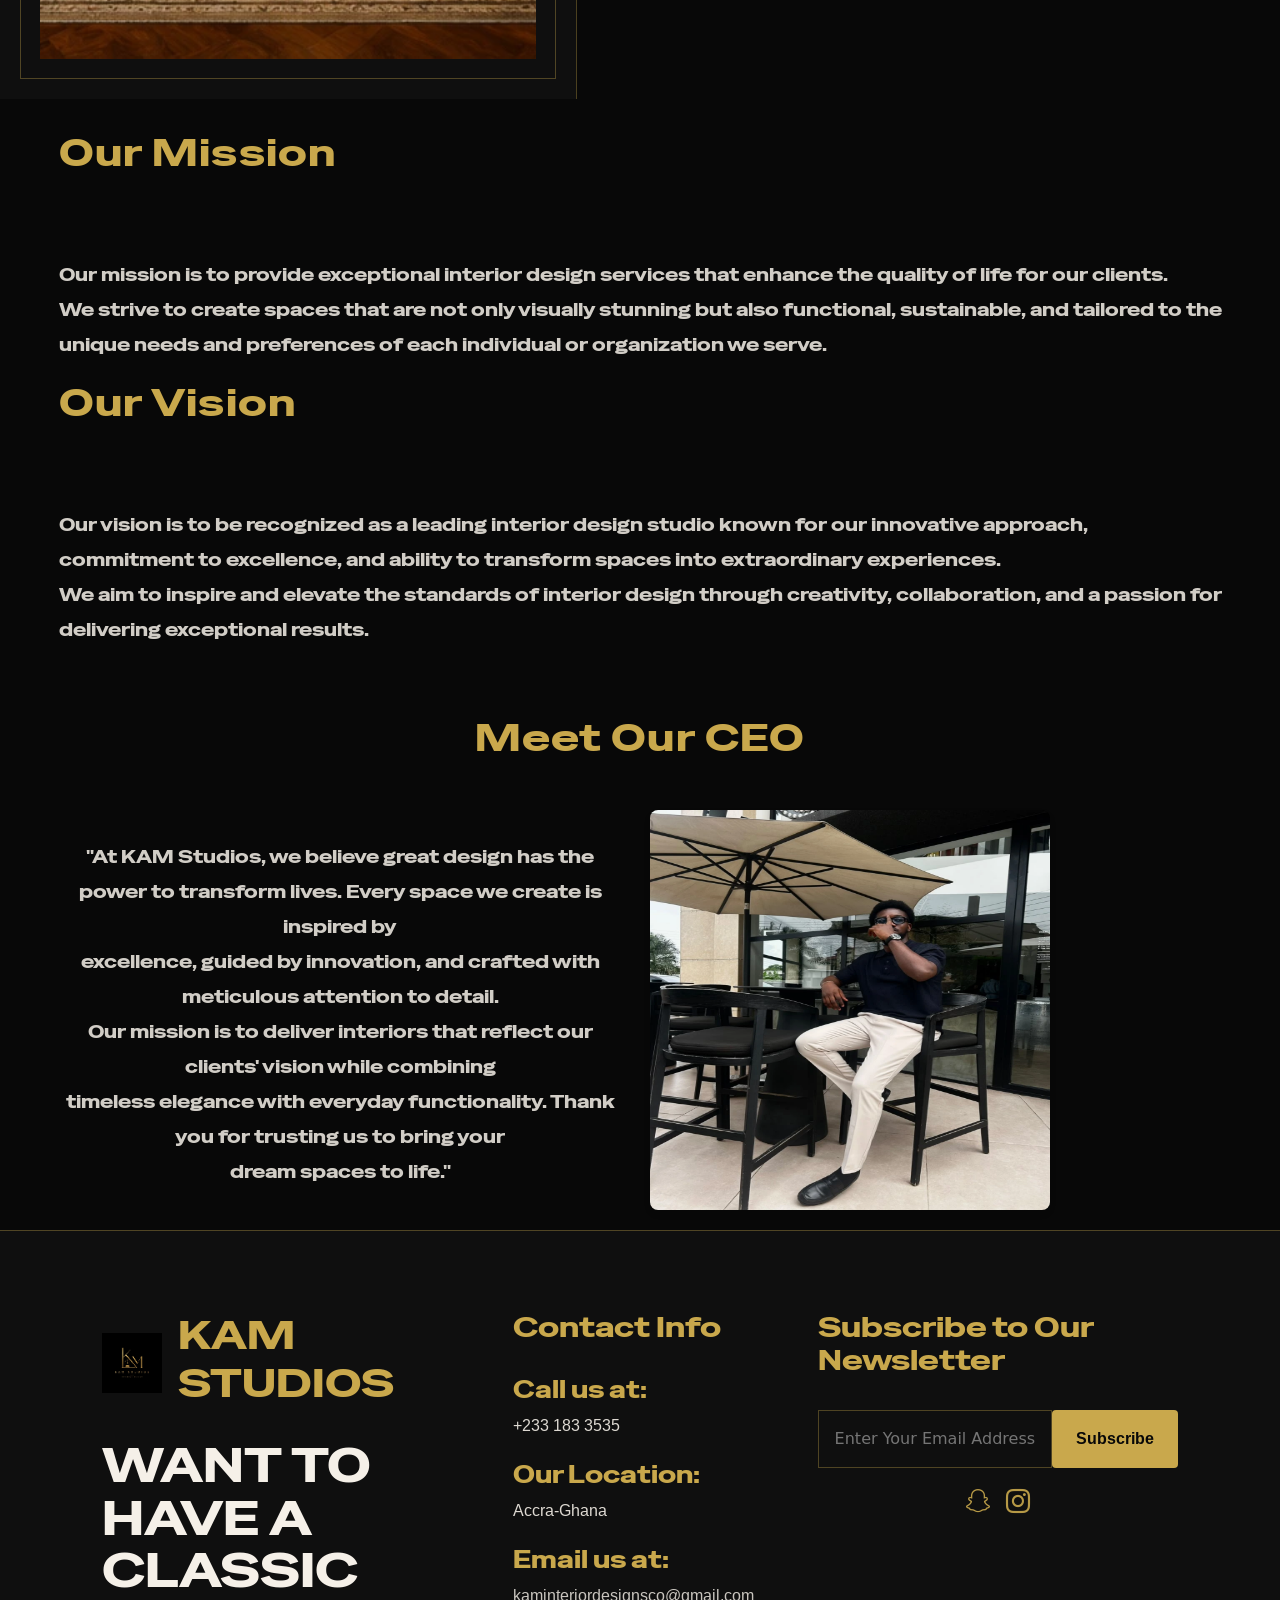
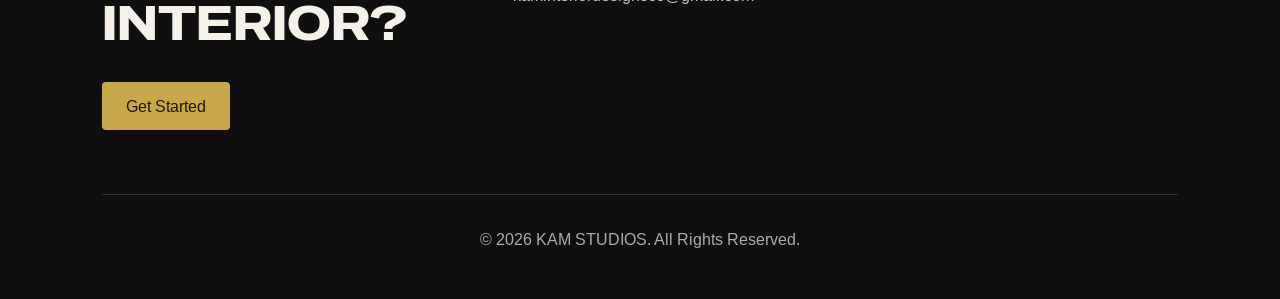
==== commit 7099613b: "Font updated" ====
--- a/about-us.html
+++ b/about-us.html
@@ -14,7 +14,7 @@
     <link rel="stylesheet" href="./style/footer.css">
     <link rel="preconnect" href="https://fonts.googleapis.com">
     <link rel="preconnect" href="https://fonts.gstatic.com" crossorigin>
-    <link href="https://fonts.googleapis.com/css2?family=Cormorant+Garamond:ital,wght@0,300;0,400;0,600;1,300;1,400&family=Jost:wght@300;400;500&display=swap" rel="stylesheet">
+    <link href="https://fonts.googleapis.com/css2?family=Arimo:ital,wght@0,400..700;1,400..700&family=Oswald:wght@200..700&family=Playfair+Display:ital,wght@0,400..900;1,400..900&family=Special+Gothic+Expanded+One&display=swap" rel="stylesheet">
     <title>About Us</title>
 </head>
 <body>
--- a/style/style.css
+++ b/style/style.css
@@ -1,6 +1,5 @@
  *, *::before, *::after { margin: 0; padding: 0; box-sizing: border-box; }
-
-    :root {
+  :root {
       --black: #080808;
       --offblack: #0f0f0f;
       --gold: #C9A84C;
@@ -8,9 +7,10 @@
       --gold-line: rgba(201, 168, 76, 0.35);
       --ivory: #F5F0E8;
       --charcoal: #2A2A2A;
-      --serif: 'Cormorant Garamond', Georgia, serif;
-      --sans: 'Jost', system-ui, sans-serif;
-    }
+      --serif: "Special Gothic Expanded One", sans-serif;
+      --sans: "Arimo", sans-serif;
+    }
+
 
     html { scroll-behavior: smooth; }
 
--- a/style/about/about.css
+++ b/style/about/about.css
@@ -6,8 +6,8 @@
       --gold-line: rgba(201, 168, 76, 0.35);
       --ivory: #F5F0E8;
       --charcoal: #2A2A2A;
-      --serif: 'Cormorant Garamond', Georgia, serif;
-      --sans: 'Jost', system-ui, sans-serif;
+      --serif: "Special Gothic Expanded One", sans-serif;
+      --sans: "Arimo", sans-serif;
     }
 
     body {
--- a/style/testimonial.css
+++ b/style/testimonial.css
@@ -3,7 +3,7 @@
 =========================== */
 *::before, *::after { margin: 0; padding: 0; box-sizing: border-box; }
 
-    :root {
+     :root {
       --black: #080808;
       --offblack: #0f0f0f;
       --gold: #C9A84C;
@@ -11,9 +11,10 @@
       --gold-line: rgba(201, 168, 76, 0.35);
       --ivory: #F5F0E8;
       --charcoal: #2A2A2A;
-      --serif: 'Cormorant Garamond', Georgia, serif;
-      --sans: 'Jost', system-ui, sans-serif;
+      --serif: "Special Gothic Expanded One", sans-serif;
+      --sans: "Arimo", sans-serif;
     }
+
     
 .testimonials {
   width: min(1200px, 90%);
--- a/style/join-us.css
+++ b/style/join-us.css
@@ -1,4 +1,4 @@
-  :root {
+    :root {
       --black: #080808;
       --offblack: #0f0f0f;
       --gold: #C9A84C;
@@ -6,9 +6,10 @@
       --gold-line: rgba(201, 168, 76, 0.35);
       --ivory: #F5F0E8;
       --charcoal: #2A2A2A;
-      --serif: 'Cormorant Garamond', Georgia, serif;
-      --sans: 'Jost', system-ui, sans-serif;
+      --serif: "Special Gothic Expanded One", sans-serif;
+      --sans: "Arimo", sans-serif;
     }
+
 
 .join-us {
     height: 500px;
--- a/style/footer.css
+++ b/style/footer.css
@@ -1,4 +1,4 @@
-  :root {
+   :root {
       --black: #080808;
       --offblack: #0f0f0f;
       --gold: #C9A84C;
@@ -6,9 +6,10 @@
       --gold-line: rgba(201, 168, 76, 0.35);
       --ivory: #F5F0E8;
       --charcoal: #2A2A2A;
-      --serif: 'Cormorant Garamond', Georgia, serif;
-      --sans: 'Jost', system-ui, sans-serif;
-    }
+      --serif: "Special Gothic Expanded One", sans-serif;
+      --sans: "Arimo", sans-serif;
+    }
+
     
 
 /* =========================
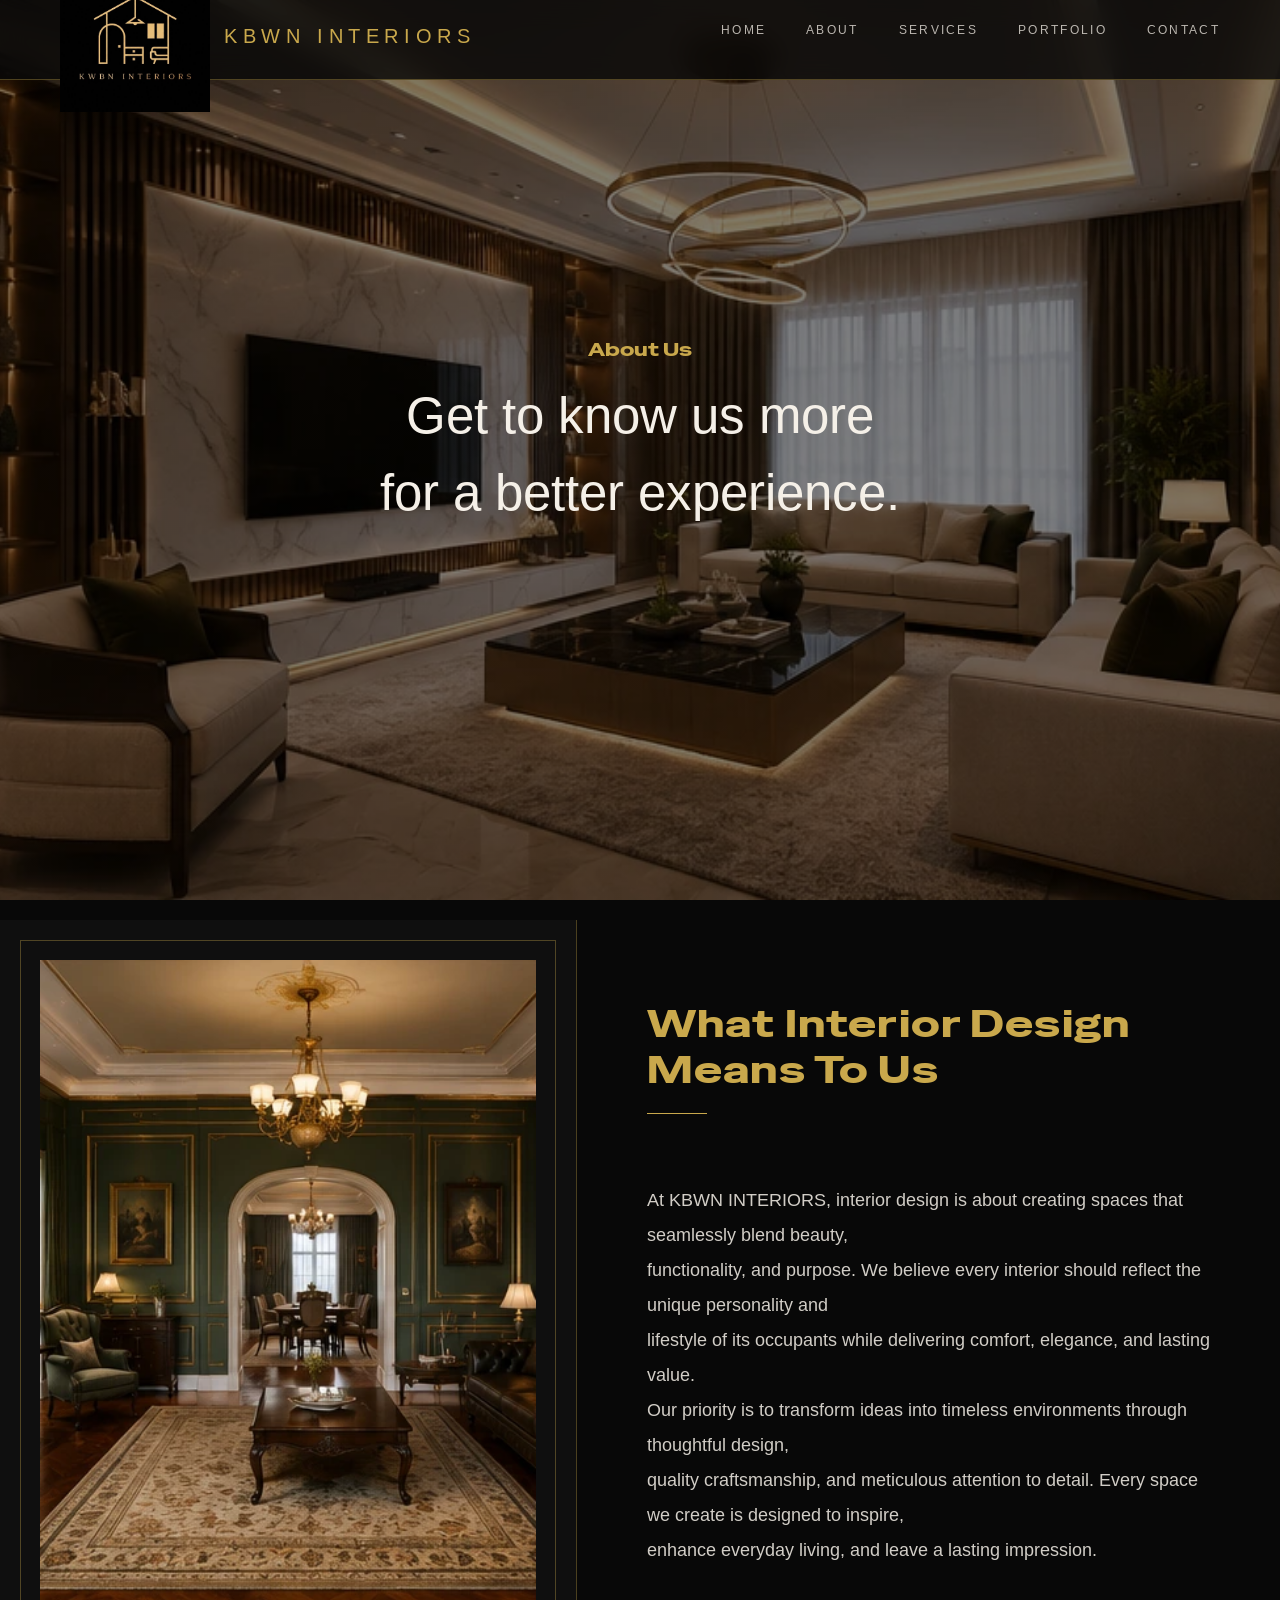
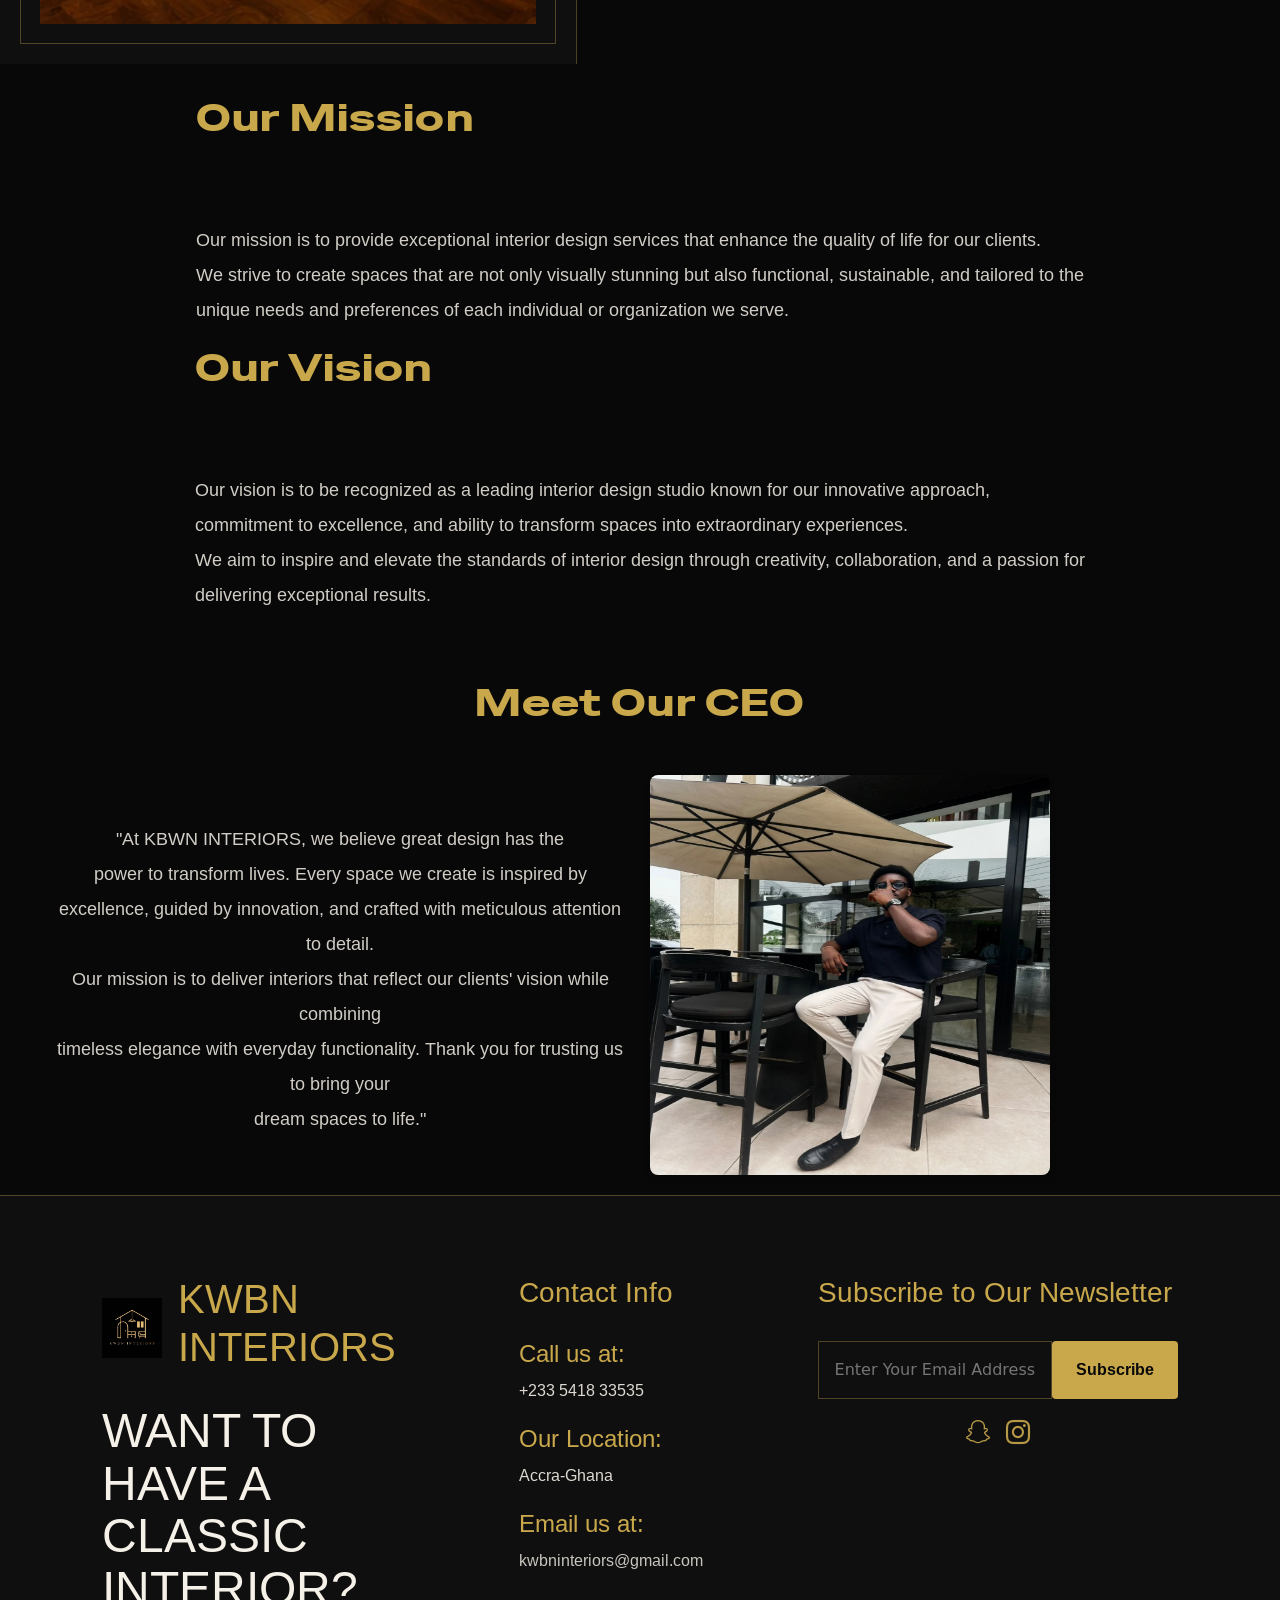
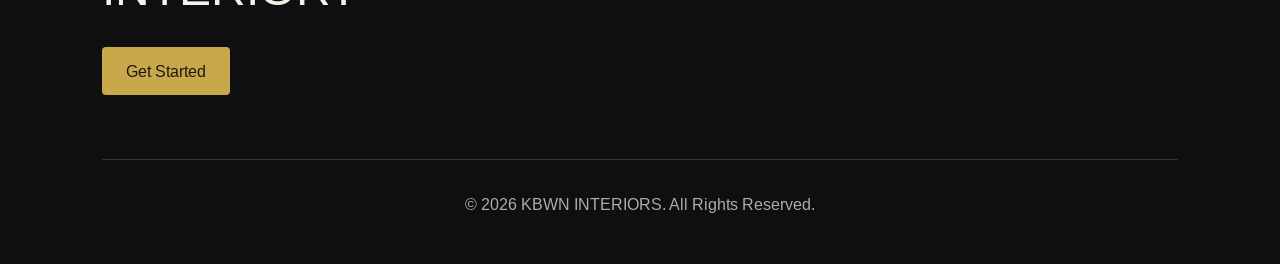
==== commit 585e3912: "Entire pages info updated" ====
--- a/about-us.html
+++ b/about-us.html
@@ -3,7 +3,7 @@
 <head>
     <meta charset="UTF-8">
     <meta name="viewport" content="width=device-width, initial-scale=1.0">
-    <meta name="description" content="This is the official website for KAM STUDIOS.">
+    <meta name="description" content="This is the official website for KBWN INTERIORS.">
     <meta name="author" content="Godfred Yao Agbogah">
     <link href="https://cdn.jsdelivr.net/npm/bootstrap@5.3.8/dist/css/bootstrap.min.css" rel="stylesheet" integrity="sha384-sRIl4kxILFvY47J16cr9ZwB07vP4J8+LH7qKQnuqkuIAvNWLzeN8tE5YBujZqJLB" crossorigin="anonymous">
     <link rel="stylesheet" href="https://cdn.jsdelivr.net/npm/bootstrap-icons@1.11.3/font/bootstrap-icons.css">
@@ -20,8 +20,8 @@
 <body>
     <header>
   <div class="logo">
-    <img src="./images/logo.webp" alt="KAM STUDIOS Logo" width="150" height="150">
-    <h1>KAM STUDIOS</h1>
+    <img src="./images/logo.webp" alt="KBWN INTERIORS Logo" width="150" height="150">
+    <h1>KBWN INTERIORS</h1>
   </div>
 
         <nav class="largeNav" id="desktopNav">
@@ -67,7 +67,7 @@
                     <section>
                         <h3>What Interior Design Means To Us</h3>
                         <p>
-                            At KAM Studios, interior design is about creating spaces that seamlessly blend beauty, 
+                            At KBWN INTERIORS, interior design is about creating spaces that seamlessly blend beauty, 
                             functionality, and purpose. We believe every interior should reflect the unique personality and 
                             lifestyle of its occupants while delivering comfort, elegance, and lasting value.
                             Our priority is to transform ideas into timeless environments through thoughtful design, 
@@ -99,7 +99,7 @@
                 <div class="container3">
                      <h3>Meet Our CEO</h3>
                     <section>
-                        <p> "At KAM Studios, we believe great design has the
+                        <p> "At KBWN INTERIORS, we believe great design has the
                              power to transform lives. Every space we create is inspired by 
                              excellence, guided by innovation, and crafted with meticulous attention to detail. 
                              Our mission is to deliver interiors that reflect our clients' vision while combining 
@@ -110,15 +110,15 @@
                     </section>
         </main>
         
-            <!-- Footer -->
+ <!-- Footer -->
 <footer>
     <div class="footer-content">
 
         <!-- Column 1 -->
         <div class="footer-column">
             <div class="footer-logo">
-               <img src="./images/logo.webp" alt="KAM STUDIOS Logo">
-                <h1>KAM STUDIOS</h1>
+               <img src="./images/logo.webp" alt="KWBN INTERIORS Logo">
+                <h1>KWBN INTERIORS</h1>
             </div>
 
             <h2>WANT TO HAVE A CLASSIC INTERIOR?</h2>
@@ -132,7 +132,7 @@
 
             <div class="contact-item">
                 <h4>Call us at:</h4>
-                <p>+233 183 3535</p>
+                <p>+233 5418 33535</p>
             </div>
 
             <div class="contact-item">
@@ -145,8 +145,8 @@
             <div class="contact-item">
                 <h4>Email us at:</h4>
                 <p>
-                    <a href="kaminteriordesignsco@gmail.com">
-                        kaminteriordesignsco@gmail.com
+                    <a href="kwbninteriors@gmail.com">
+                        kwbninteriors@gmail.com
                     </a>
                 </p>
             </div>
@@ -175,7 +175,7 @@
   
 
     <div class="footer-bottom">
-        <p>© 2026 KAM STUDIOS. All Rights Reserved.</p>
+        <p>© 2026 KBWN INTERIORS. All Rights Reserved.</p>
     </div>
 </footer>
 
@@ -185,4 +185,4 @@
     <script src="https://cdn.jsdelivr.net/npm/bootstrap@5.3.8/dist/js/bootstrap.bundle.min.js" integrity="sha384-FKyoEForCGlyvwx9Hj09JcYn3nv7wiPVlz7YYwJrWVcXK/BmnVDxM+D2scQbITxI" crossorigin="anonymous"></script>
  
 </body>
-</html>+</html>
--- a/style/style.css
+++ b/style/style.css
@@ -64,7 +64,7 @@
          }
 
     .logo h1 {
-      font-family: var(--serif);
+      font-family: var(--sans);
       font-weight: 300;
       font-size: 1.25rem;
       letter-spacing: 0.28em;
--- a/style/about/about.css
+++ b/style/about/about.css
@@ -39,15 +39,14 @@
 }
 
 .container-main h2 {
-  font-family: var(--sans);
-  font-weight: 300;
+  font-family: var(--serif);
   font-size: 1.2rem;
   margin-bottom: 1rem;
   color: var(--gold);
 }
 
 .container-main p {
-  font-family: var(--serif);
+  font-family: var(--sans);
   font-size: clamp(2rem, 5vw, 3.2rem);
   line-height: 1.5;
   margin-bottom: 2rem;
@@ -121,7 +120,7 @@
 }
 
 .container1 > section:last-child p {
-  font-family: var(--serif);
+  font-family: var(--sans);
   font-size: 1.15rem;
   line-height: 1.9;
   color: var(--ivory);
@@ -168,7 +167,7 @@
 }
 
 .container2 p {
-  font-family: var(--serif);
+  font-family: var(--sans);
   font-size: 1.15rem;
   line-height: 1.9;
   color: var(--ivory);
@@ -200,7 +199,7 @@
 }
 
 .container3 p {
-  font-family: var(--serif);
+  font-family: var(--sans);
   font-size: 1.15rem;
   line-height: 1.9;
   color: var(--ivory);
--- a/style/footer.css
+++ b/style/footer.css
@@ -41,12 +41,12 @@
 
 .footer-logo h1{
     color: var(--gold);
-    font-family: var(--serif);
+    font-family: var(--sans);
 }
 
 .footer-column h2{
     color: var(--ivory);
-    font-family: var(--serif);
+    font-family: var(--sans);
     font-size: 3rem;
     line-height: 1.1;
     margin-bottom: 2rem;
@@ -54,7 +54,7 @@
 
 .footer-column h3{
     color: var(--gold);
-    font-family: var(--serif);
+    font-family: var(--sans);
     margin-bottom: 2rem;
 }
 
@@ -96,7 +96,7 @@
 }
 
 .contact-item h4{
-    font-family: var(--serif);
+    font-family: var(--sans);
 }
 
 .contact-item p{
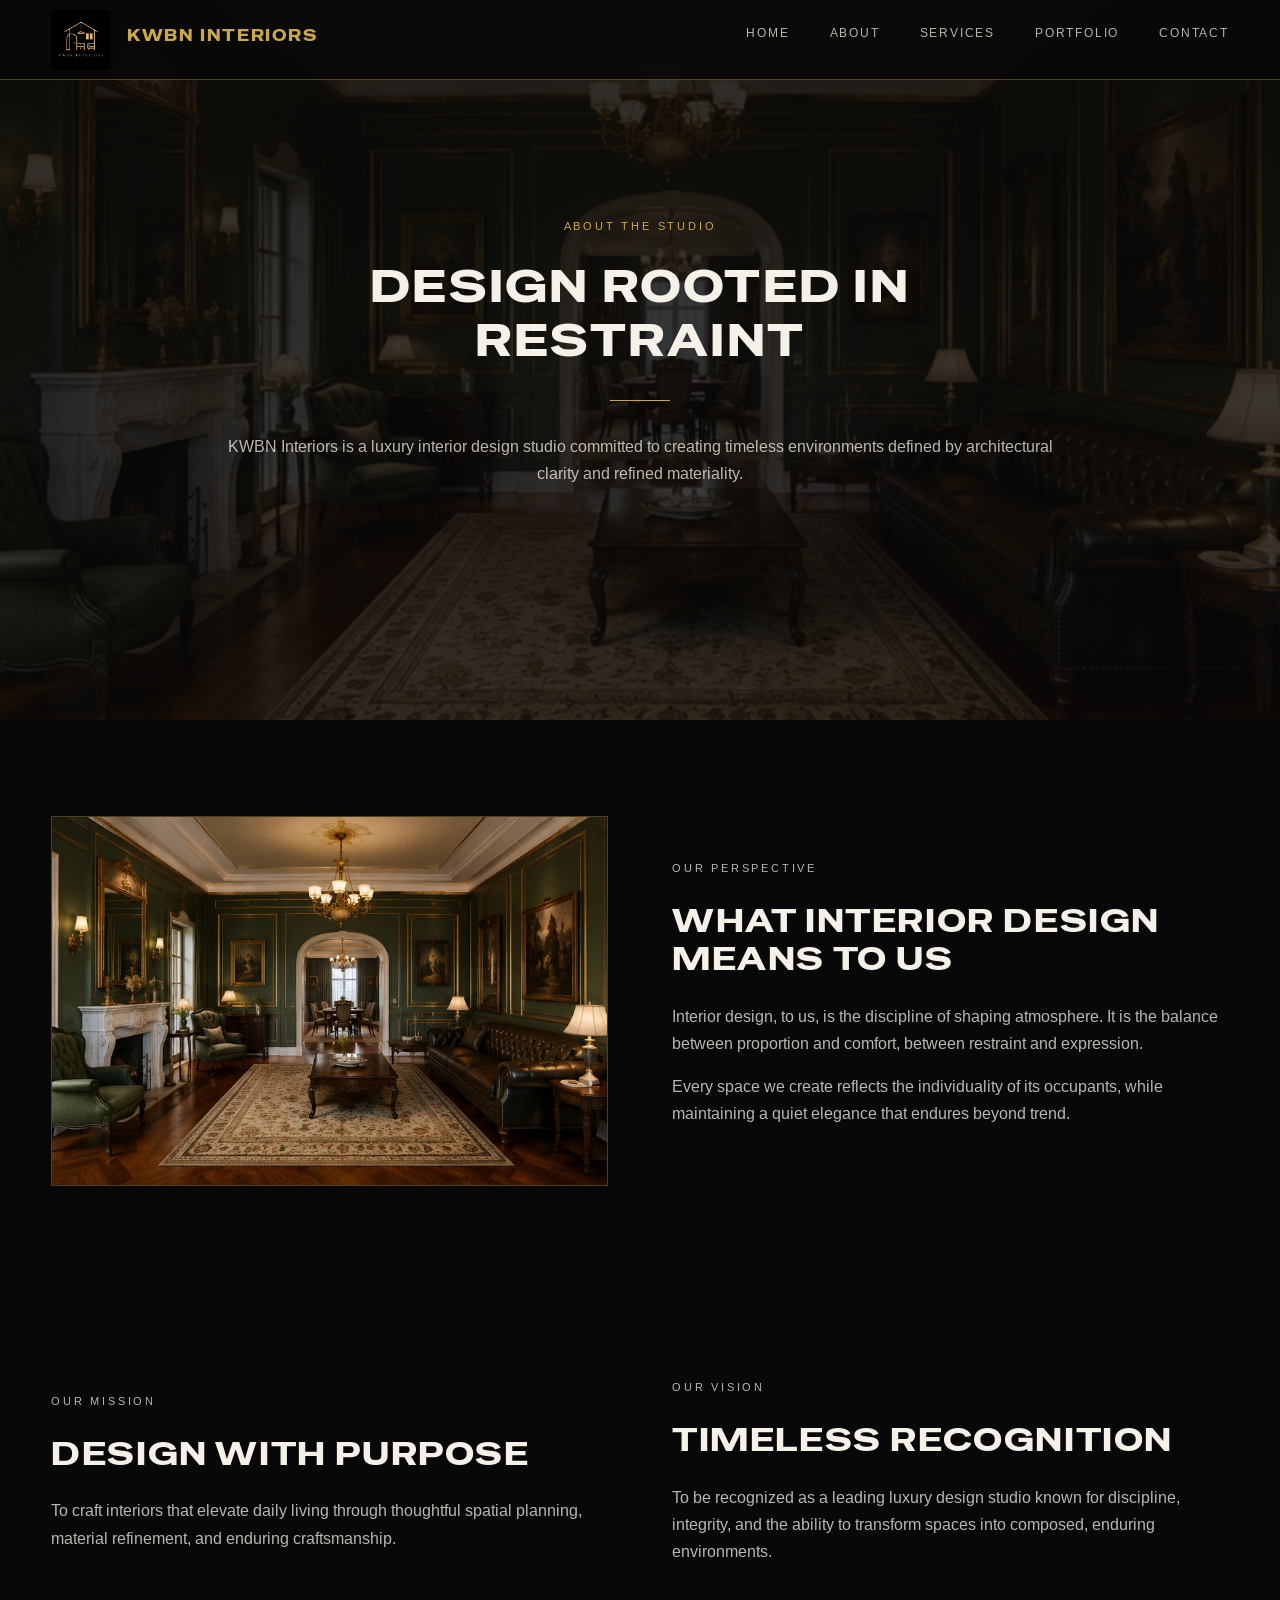
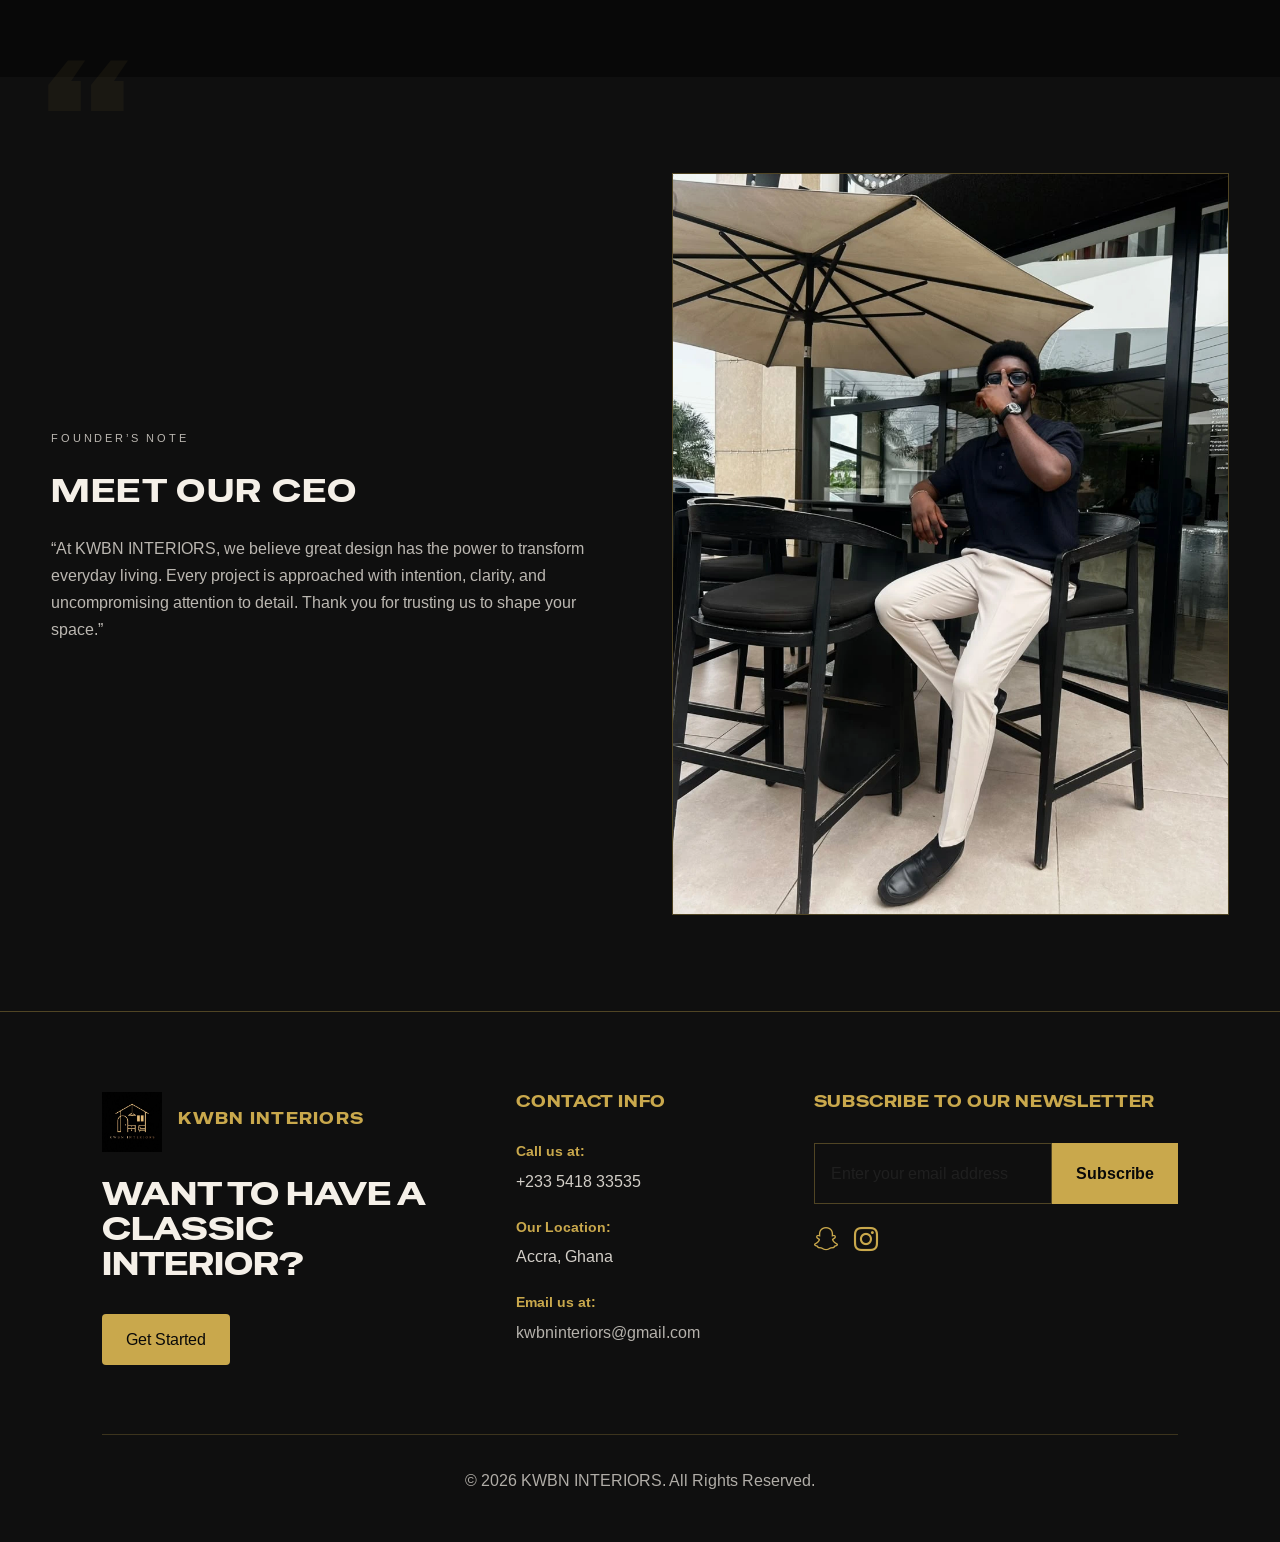
==== commit bc81d601: "Aboout page completed sucessfully" ====
--- a/about-us.html
+++ b/about-us.html
@@ -1,188 +1,226 @@
 <!DOCTYPE html>
 <html lang="en">
 <head>
-    <meta charset="UTF-8">
-    <meta name="viewport" content="width=device-width, initial-scale=1.0">
-    <meta name="description" content="This is the official website for KBWN INTERIORS.">
-    <meta name="author" content="Godfred Yao Agbogah">
-    <link href="https://cdn.jsdelivr.net/npm/bootstrap@5.3.8/dist/css/bootstrap.min.css" rel="stylesheet" integrity="sha384-sRIl4kxILFvY47J16cr9ZwB07vP4J8+LH7qKQnuqkuIAvNWLzeN8tE5YBujZqJLB" crossorigin="anonymous">
-    <link rel="stylesheet" href="https://cdn.jsdelivr.net/npm/bootstrap-icons@1.11.3/font/bootstrap-icons.css">
-    <link rel="stylesheet" href="./style/style.css">
-    <link rel="stylesheet" href="./style/about/about.css">
-    <link rel="stylesheet" href="./style/testimonial.css">
-    <link rel="stylesheet" href="./style/join-us.css">
-    <link rel="stylesheet" href="./style/footer.css">
-    <link rel="preconnect" href="https://fonts.googleapis.com">
-    <link rel="preconnect" href="https://fonts.gstatic.com" crossorigin>
-    <link href="https://fonts.googleapis.com/css2?family=Arimo:ital,wght@0,400..700;1,400..700&family=Oswald:wght@200..700&family=Playfair+Display:ital,wght@0,400..900;1,400..900&family=Special+Gothic+Expanded+One&display=swap" rel="stylesheet">
-    <title>About Us</title>
+  <meta charset="UTF-8">
+  <meta name="viewport" content="width=device-width, initial-scale=1.0">
+
+  <meta name="description" content="Learn about KWBN Interiors — a luxury interior design studio dedicated to timeless residential environments defined by proportion, detail, and refined materiality.">
+  <meta name="author" content="KWBN Interiors">
+
+  <title>About | KWBN INTERIORS</title>
+
+  <!-- Bootstrap -->
+  <link href="https://cdn.jsdelivr.net/npm/bootstrap@5.3.8/dist/css/bootstrap.min.css" rel="stylesheet">
+
+  <!-- Icons -->
+  <link rel="stylesheet" href="https://cdn.jsdelivr.net/npm/bootstrap-icons@1.11.3/font/bootstrap-icons.css">
+
+  <!-- Required Fonts Only -->
+  <link rel="preconnect" href="https://fonts.googleapis.com">
+  <link rel="preconnect" href="https://fonts.gstatic.com" crossorigin>
+  <link href="https://fonts.googleapis.com/css2?family=Special+Gothic+Expanded+One&family=Arimo:wght@400;500;600&display=swap" rel="stylesheet">
+
+  <!-- Styles -->
+  <link rel="stylesheet" href="./style/style.css">
+  <link rel="stylesheet" href="./style/about.css">
+  <link rel="stylesheet" href="./style/footer.css">
 </head>
+
 <body>
-    <header>
-  <div class="logo">
-    <img src="./images/logo.webp" alt="KBWN INTERIORS Logo" width="150" height="150">
-    <h1>KBWN INTERIORS</h1>
-  </div>
-
-        <nav class="largeNav" id="desktopNav">
-            <ul>
-            <li><a href="./index.html">Home</a></li>
-            <li><a href="./about-us.html">About</a></li>
-            <li><a href="./services.html">Services</a></li>
-            <li><a href="./portfolio.html">Portfolio</a></li>
-            <li><a href="./contact.html">Contact</a></li>
-            </ul>
-        </nav>
-
-        <!-- Hamburger button (mobile only) -->
-        <button class="hamburger" id="hamburger" aria-label="Toggle menu" aria-expanded="false">
-            <span></span>
-            <span></span>
-            <span></span>
-        </button>
-        </header>
-
-        <!-- Mobile nav (sits right below header) -->
-        <nav class="mobileNav" id="mobileNav">
-        <ul>
-            <li><a href="./index.html">Home</a></li>
-            <li><a href="./about-us.html">About</a></li>
-            <li><a href="./services.html">Services</a></li>
-            <li><a href="./portfolio.html">Portfolio</a></li>
-            <li><a href="./contact.html">Contact</a></li>
-        </ul>
+
+<!-- HEADER (same as homepage) -->
+<header class="site-header">
+  <div class="header-inner">
+    <div class="logo">
+      <img src="./images/logo.webp" alt="KWBN INTERIORS Logo" width="60" height="60">
+      <h1>KWBN INTERIORS</h1>
+    </div>
+
+    <nav class="largeNav">
+      <ul>
+        <li><a href="./index.html">Home</a></li>
+        <li><a href="./about-us.html">About</a></li>
+        <li><a href="./services.html">Services</a></li>
+        <li><a href="./portfolio.html">Portfolio</a></li>
+        <li><a href="./contact.html">Contact</a></li>
+      </ul>
     </nav>
 
-        <main>
-            <div class="container-main">
-                <div class="container-content">
-                    <h2> About Us</h2>
-                    <p>Get to know us more for a better experience.</p>
-                </div>
-            </div>
-              <div class="container1">
-                    <section class="imgSection">
-                        <img src="./images/interior4.webp" alt="about pic">
-                    </section>
-                    <section>
-                        <h3>What Interior Design Means To Us</h3>
-                        <p>
-                            At KBWN INTERIORS, interior design is about creating spaces that seamlessly blend beauty, 
-                            functionality, and purpose. We believe every interior should reflect the unique personality and 
-                            lifestyle of its occupants while delivering comfort, elegance, and lasting value.
-                            Our priority is to transform ideas into timeless environments through thoughtful design, 
-                            quality craftsmanship, and meticulous attention to detail. Every space we create is designed to inspire, 
-                            enhance everyday living, and leave a lasting impression.                              
-                        </p>
-                    </section>
-
-                </div>
-                <div class="container2">
-                    <section>
-                        <h3>Our Mission</h3>
-                        <p>
-                            Our mission is to provide exceptional interior design services that enhance the quality of life for our clients. 
-                            We strive to create spaces that are not only visually stunning but also functional, sustainable, and tailored to the 
-                            unique needs and preferences of each individual or organization we serve.
-                        </p>
-                    </section>
-                    <section>
-                        <h3>Our Vision</h3>
-                        <p>
-                            Our vision is to be recognized as a leading interior design studio known for our innovative approach, 
-                            commitment to excellence, and ability to transform spaces into extraordinary experiences. 
-                            We aim to inspire and elevate the standards of interior design through creativity, collaboration, and a passion for 
-                            delivering exceptional results.
-                        </p>
-                    </section>
-                </div>
-                <div class="container3">
-                     <h3>Meet Our CEO</h3>
-                    <section>
-                        <p> "At KBWN INTERIORS, we believe great design has the
-                             power to transform lives. Every space we create is inspired by 
-                             excellence, guided by innovation, and crafted with meticulous attention to detail. 
-                             Our mission is to deliver interiors that reflect our clients' vision while combining 
-                             timeless elegance with everyday functionality. Thank you for trusting us to bring your 
-                             dream spaces to life."
-                        </p>
-                        <img src="./images/CEO.webp" alt="CEO pic">
-                    </section>
-        </main>
-        
- <!-- Footer -->
+    <button class="hamburger" id="hamburger" aria-label="Toggle menu" aria-expanded="false">
+      <span></span>
+      <span></span>
+      <span></span>
+    </button>
+  </div>
+</header>
+
+<nav class="mobileNav" id="mobileNav">
+  <ul>
+    <li><a href="./index.html">Home</a></li>
+    <li><a href="./about-us.html">About</a></li>
+    <li><a href="./services.html">Services</a></li>
+    <li><a href="./portfolio.html">Portfolio</a></li>
+    <li><a href="./contact.html">Contact</a></li>
+  </ul>
+</nav>
+
+<main>
+
+<!-- HERO -->
+<section class="about-hero">
+  <div class="about-hero-content">
+    <p class="eyebrow">About The Studio</p>
+    <h2>DESIGN ROOTED IN RESTRAINT</h2>
+    <div class="gold-divider"></div>
+    <p>
+      KWBN Interiors is a luxury interior design studio committed to creating
+      timeless environments defined by architectural clarity and refined materiality.
+    </p>
+  </div>
+</section>
+
+<!-- PHILOSOPHY -->
+<section class="about-section reveal delay-1">
+  <div class="section-inner two-col">
+    <div>
+      <img src="./images/interior4.webp"
+           alt="Refined residential interior designed by KWBN Interiors">
+    </div>
+
+    <div>
+      <p class="eyebrow">Our Perspective</p>
+      <h2>WHAT INTERIOR DESIGN MEANS TO US</h2>
+      <p>
+        Interior design, to us, is the discipline of shaping atmosphere.
+        It is the balance between proportion and comfort, between restraint
+        and expression.
+      </p>
+      <p>
+        Every space we create reflects the individuality of its occupants,
+        while maintaining a quiet elegance that endures beyond trend.
+      </p>
+    </div>
+  </div>
+</section>
+
+<!-- MISSION & VISION -->
+<section class="mission-section reveal delay-2">
+  <div class="section-inner two-col">
+    <div>
+      <p class="eyebrow">Our Mission</p>
+      <h2>DESIGN WITH PURPOSE</h2>
+      <p>
+        To craft interiors that elevate daily living through thoughtful
+        spatial planning, material refinement, and enduring craftsmanship.
+      </p>
+    </div>
+
+    <div>
+      <p class="eyebrow">Our Vision</p>
+      <h2>TIMELESS RECOGNITION</h2>
+      <p>
+        To be recognized as a leading luxury design studio known for
+        discipline, integrity, and the ability to transform spaces
+        into composed, enduring environments.
+      </p>
+    </div>
+  </div>
+</section>
+
+<!-- CEO STATEMENT -->
+<section class="ceo-section reveal delay-3">
+  <div class="section-inner two-col">
+    <div>
+      <p class="eyebrow">Founder’s Note</p>
+      <h2>MEET OUR CEO</h2>
+      <p>
+        “At KWBN INTERIORS, we believe great design has the power
+        to transform everyday living. Every project is approached
+        with intention, clarity, and uncompromising attention to detail.
+        Thank you for trusting us to shape your space.”
+      </p>
+    </div>
+
+    <div>
+      <img src="./images/CEO.webp"
+           alt="Founder and CEO of KWBN Interiors">
+    </div>
+  </div>
+</section>
+
+</main>
+<!-- ================= FOOTER================= -->
 <footer>
-    <div class="footer-content">
-
-        <!-- Column 1 -->
-        <div class="footer-column">
-            <div class="footer-logo">
-               <img src="./images/logo.webp" alt="KWBN INTERIORS Logo">
-                <h1>KWBN INTERIORS</h1>
-            </div>
-
-            <h2>WANT TO HAVE A CLASSIC INTERIOR?</h2>
-
-           <button class="footer-btn1"><a href="./contact.html">Get Started</a></button> 
-        </div>
-
-        <!-- Column 2 -->
-        <div class="footer-column">
-            <h3>Contact Info</h3>
-
-            <div class="contact-item">
-                <h4>Call us at:</h4>
-                <p>+233 5418 33535</p>
-            </div>
-
-            <div class="contact-item">
-                <h4>Our Location:</h4>
-                <p>
-                    Accra-Ghana
-                </p>
-            </div>
-
-            <div class="contact-item">
-                <h4>Email us at:</h4>
-                <p>
-                    <a href="kwbninteriors@gmail.com">
-                        kwbninteriors@gmail.com
-                    </a>
-                </p>
-            </div>
-        </div>
-
-        <!-- Column 3 -->
-        <div class="footer-column">
-            <h3>Subscribe to Our Newsletter</h3>
-
-            <form class="newsletter-form">
-                <input
-                    type="email"
-                    placeholder="Enter Your Email Address"
-                >
-                <button class="submit-btn" type="submit">Subscribe</button>
-            </form>
-
-            <div class="social-icons">
-               <a href="https://snapchat.com/t/bxiz3MfT"><i class="bi bi-snapchat"></i></a> 
-                <a href="https://www.instagram.com/kwaben_aaaa?igsh=MXFsYTQwY3dpdXk5eA=="><i class="bi bi-instagram"></i></a>
-            </div>
-            
-        </div>
-
-    </div>
-  
-
-    <div class="footer-bottom">
-        <p>© 2026 KBWN INTERIORS. All Rights Reserved.</p>
-    </div>
+  <div class="footer-content">
+
+    <div class="footer-column">
+      <div class="footer-logo">
+        <img src="./images/logo.webp" alt="KWBN INTERIORS Logo">
+        <h1>KWBN INTERIORS</h1>
+      </div>
+      <h2>WANT TO HAVE A CLASSIC INTERIOR?</h2>
+      <button class="footer-btn1">
+        <a href="./contact.html">Get Started</a>
+      </button>
+    </div>
+
+    <div class="footer-column">
+      <h3>Contact Info</h3>
+
+      <div class="contact-item">
+        <h4>Call us at:</h4>
+        <p>+233 5418 33535</p>
+      </div>
+
+      <div class="contact-item">
+        <h4>Our Location:</h4>
+        <p>Accra, Ghana</p>
+      </div>
+
+      <div class="contact-item">
+        <h4>Email us at:</h4>
+        <p>
+          <a href="mailto:kwbninteriors@gmail.com">
+            kwbninteriors@gmail.com
+          </a>
+        </p>
+      </div>
+    </div>
+
+    <div class="footer-column">
+      <h3>Subscribe to Our Newsletter</h3>
+
+      <form class="newsletter-form">
+        <input type="email" placeholder="Enter your email address" required>
+        <button class="submit-btn" type="submit">Subscribe</button>
+      </form>
+
+      <div class="social-icons">
+        <a href="https://snapchat.com/t/bxiz3MfT"
+           target="_blank" rel="noopener noreferrer"
+           aria-label="Snapchat">
+          <i class="bi bi-snapchat"></i>
+        </a>
+
+        <a href="https://www.instagram.com/"
+           target="_blank" rel="noopener noreferrer"
+           aria-label="Instagram">
+          <i class="bi bi-instagram"></i>
+        </a>
+      </div>
+    </div>
+
+  </div>
+
+  <div class="footer-bottom">
+    <p>© 2026 KWBN INTERIORS. All Rights Reserved.</p>
+  </div>
 </footer>
 
-    <script src="./script/script.js" defer></script>
-    <script src="./script/hamburger.js" defer></script>
-    <script src="./script/testimonial.js" defer></script>
-    <script src="https://cdn.jsdelivr.net/npm/bootstrap@5.3.8/dist/js/bootstrap.bundle.min.js" integrity="sha384-FKyoEForCGlyvwx9Hj09JcYn3nv7wiPVlz7YYwJrWVcXK/BmnVDxM+D2scQbITxI" crossorigin="anonymous"></script>
- 
+<!-- Scripts -->
+<script src="./script/script.js" defer></script>
+<script src="./script/hamburger.js" defer></script>
+<script src="https://cdn.jsdelivr.net/npm/bootstrap@5.3.8/dist/js/bootstrap.bundle.min.js"></script>
+
 </body>
-</html>
+</html>
--- a/style/style.css
+++ b/style/style.css
@@ -1,591 +1,463 @@
- *, *::before, *::after { margin: 0; padding: 0; box-sizing: border-box; }
-  :root {
-      --black: #080808;
-      --offblack: #0f0f0f;
-      --gold: #C9A84C;
-      --gold-dim: rgba(201, 168, 76, 0.18);
-      --gold-line: rgba(201, 168, 76, 0.35);
-      --ivory: #F5F0E8;
-      --charcoal: #2A2A2A;
-      --serif: "Special Gothic Expanded One", sans-serif;
-      --sans: "Arimo", sans-serif;
-    }
-
-
-    html { scroll-behavior: smooth; }
-
- body {
+/* =========================
+   DESIGN TOKENS (REQUIRED)
+========================= */
+:root {
+  --black: #080808;
+  --offblack: #0f0f0f;
+  --gold: #C9A84C;
+  --gold-dim: rgba(201, 168, 76, 0.18);
+  --gold-line: rgba(201, 168, 76, 0.35);
+  --ivory: #F5F0E8;
+  --charcoal: #2A2A2A;
+  --serif: "Special Gothic Expanded One", sans-serif;
+  --sans: "Arimo", sans-serif;
+}
+
+/* =========================
+   GLOBAL RESET
+========================= */
+* {
+  margin: 0;
+  padding: 0;
+  box-sizing: border-box;
+}
+
+body {
+  background: var(--black);
+  color: var(--ivory);
+  font-family: var(--sans);
+  line-height: 1.7;
+}
+
+main {
+  overflow: hidden;
+}
+
+img {
+  max-width: 100%;
+  display: block;
+}
+
+/* =========================
+   HEADER
+========================= */
+.site-header {
+  position: fixed;
+  width: 100%;
+  height: 80px;
+  background: rgba(8, 8, 8, 0.82);
+  backdrop-filter: blur(12px);
+  border-bottom: 1px solid var(--gold-line);
+  z-index: 1000;
+}
+
+.header-inner {
+  max-width: 1200px;
+  width: 92%;
+  height: 100%;
+  margin: auto;
+  display: flex;
+  align-items: center;
+  justify-content: space-between;
+}
+
+.logo {
+  display: flex;
+  align-items: center;
+  gap: 1rem;
+}
+
+.logo h1 {
+  font-family: var(--serif);
+  font-size: 1rem;
+  letter-spacing: 0.1em;
+  text-transform: uppercase;
+  color: var(--gold);
+}
+
+.largeNav ul {
+  display: flex;
+  list-style: none;
+  gap: 2.5rem;
+}
+
+.largeNav a {
+  font-family: var(--sans);
+  text-decoration: none;
+  color: rgba(245, 240, 232, 0.75);
+  letter-spacing: 0.15em;
+  text-transform: uppercase;
+  font-size: 0.75rem;
+  transition: color 0.3s ease;
+}
+
+.largeNav a:hover {
+  color: var(--gold);
+}
+
+/* =========================
+   MOBILE NAV
+========================= */
+
+.mobileNav {
+  position: fixed;
+  top: 80px;
+  left: 0;
+  width: 100%;
+  background: var(--offblack);
+  border-bottom: 1px solid var(--gold-line);
+  transform: translateY(-20px);
   opacity: 0;
-  transform: scale(1.02);
-  animation: pageLoad 1s ease forwards;
-}
-
-@keyframes pageLoad {
-  to {
-    opacity: 1;
-    transform: scale(1);
-  }
-}
-
-  body {
-  background-color: var(--black);
-  background-size: cover;
-}
-
-    /* ── HEADER ── */
-    header {
-      position: fixed;
-      top: 0;
-      left: 0;
-      width: 100%;
-      z-index: 100;
-      display: flex;
-      align-items: center;
-      justify-content: space-between;
-      padding: 0 60px;
-      height: 80px;
-      background: rgba(8, 8, 8, 0.82);
-      backdrop-filter: blur(12px);
-      -webkit-backdrop-filter: blur(12px);
-      border-bottom: 1px solid var(--gold-line);
-    }
-
-    .logo {
-      display: flex;
-      align-items: center;
-      gap: 14px;
-      text-decoration: none;
-    }
-
-    .logo img {
-      width: 150px;
-      height: 150px;
-      object-fit: contain;
-         }
-
-    .logo h1 {
-      font-family: var(--sans);
-      font-weight: 300;
-      font-size: 1.25rem;
-      letter-spacing: 0.28em;
-      color: var(--gold);
-      text-transform: uppercase;
-    }
-
-    nav ul {
-      list-style: none;
-      display: flex;
-      gap: 40px;
-    }
-
-    nav ul li a,
-    nav ul li {
-      font-family: var(--sans);
-      font-weight: 400;
-      font-size: 0.72rem;
-      letter-spacing: 0.2em;
-      text-transform: uppercase;
-      color: rgba(245, 240, 232, 0.75);
-      text-decoration: none;
-      cursor: pointer;
-      transition: color 0.3s ease;
-      position: relative;
-      padding-bottom: 3px;
-    }
-
-    nav ul li::after {
-      content: '';
-      position: absolute;
-      bottom: 0;
-      left: 0;
-      width: 0;
-      height: 1px;
-      background: var(--gold);
-      transition: width 0.35s ease;
-    }
-
-    nav ul li:hover { color: var(--gold); }
-    nav ul li:hover::after { width: 100%; }
-
-   .hero {
-  background-image:
-    linear-gradient(rgba(0,0,0,0.5), rgba(0,0,0,0.5)),
-    url('../images/hero2.webp');
-    
-  background-size: cover;
-  background-position: center;
-  background-repeat: no-repeat;
-
-  height: 100vh;
-
-  display: flex;
-  justify-content: center;
-  align-items: center;
-
-  position: relative;
-}
-
-.hero-content {
-  text-align: center;
-  color: white;
-  z-index: 1;
-  max-width: 800px;
-  padding: 20px;
-}
-
-.hero-content h1 {
-  font-size: 4rem;
-  font-family: var(--serif);
-  margin-bottom: 1rem;
-  color:var(--gold);
-}
-
-.hero-content p {
-  font-size: 1.2rem;
+  pointer-events: none;
+  transition: opacity 0.4s ease, transform 0.4s ease;
+  z-index: 999;
+}
+
+.mobileNav.open {
+  transform: translateY(0);
+  opacity: 1;
+  pointer-events: auto;
+}
+
+.mobileNav ul {
+  padding: 3rem 2rem;
+}
+
+.mobileNav li {
+  margin-bottom: 2rem;
+}
+
+.mobileNav a {
   font-family: var(--sans);
-  color:var(--goldline);
-}
-.hero-content h1,
-.hero-content p {
-  opacity: 0;
-  transform: translateY(30px);
-}
-
-/* POP IN */
-.pop-in {
-  animation: popIn 0.6s ease forwards;
-}
-
-/* POP OUT */
-.pop-out {
-  animation: popOut 0.6s ease forwards;
-}
-
-@keyframes popIn {
-  to {
-    opacity: 1;
-    transform: translateY(0);
-  }
-}
-
-@keyframes popOut {
-  to {
-    opacity: 0;
-    transform: translateY(30px);
-  }
-}
-
-/* services */
-/* ===========================
-   SERVICES SECTION
-=========================== */
-
-.services{
-    width: min(1200px, 90%);
-    margin: 6rem auto;
-}
-
-.service-heading{
-    text-align:center;
-    margin-bottom:4rem;
-}
-
-.service-heading h3{
-    font-family:var(--sans);
-    color:var(--gold);
-    text-transform:uppercase;
-    letter-spacing:4px;
-    font-size:.9rem;
-    font-weight:500;
-    margin-bottom:1rem;
-}
-
-.service-heading h2{
-    font-family:var(--serif);
-    color:var(--ivory);
-    font-size:clamp(2rem,5vw,3.5rem);
-    font-weight:400;
-    line-height:1.2;
-    max-width:800px;
-    margin:auto;
-}
-
-/* ===========================
-   SERVICE GRID
-=========================== */
-
-.service-tab{
-    display:grid;
-    grid-template-columns:repeat(4, 1fr);
-    gap:1,.5rem;
-}
-
-/* ===========================
-   CARD
-=========================== */
-
-.service{
-    background:rgba(15,15,15,.9);
-    border:1px solid var(--gold-line);
-    overflow:hidden;
-    transition:.4s ease;
-    display:flex;
-    flex-direction:column;
-}
-
-.service:hover{
-    transform:translateY(-10px);
-    border-color:var(--gold);
-    box-shadow:0 20px 40px rgba(0,0,0,.35);
-}
-
-/* ===========================
-   IMAGE
-=========================== */
-
-.service-picture{
-    width:100%;
-    height:200px;
-    overflow:hidden;
-}
-
-.service-picture img{
-    width:100%;
-    height:100%;
-    object-fit:cover;
-    transition:.6s ease;
-}
-
-.service:hover img{
-    transform:scale(1.08);
-}
-
-/* ===========================
-   CONTENT
-=========================== */
-
-.service article{
-    padding:1.5rem;
-    display:flex;
-    flex-direction:column;
-    flex:1;
-}
-
-.service article h3{
-    font-family:var(--serif);
-    color:var(--gold);
-    font-size:1.5rem;
-    font-weight:400;
-    margin-bottom:.75rem;
-}
-
-.service article p{
-    font-family:var(--sans);
-    color:rgba(245,240,232,.75);
-    line-height:1.75;
-    font-size:.82rem;
-    margin-bottom:1.5rem;
-    flex:1;
-}
-
-/* ===========================
-   BUTTON
-=========================== */
-
-.service article a{
-    align-self:flex-start;
-    text-decoration:none;
-    font-family:var(--sans);
-    color:var(--gold);
-    letter-spacing:2px;
-    text-transform:uppercase;
-    font-size:.8rem;
-    border-bottom:1px solid transparent;
-    transition:.3s;
-}
-
-.service article a:hover{
-    border-color:var(--gold);
-    
-}
-
-
-.about-us {
-  display: grid;
-  grid-template-columns: 1fr 1.1fr 1fr;
-  min-height: 520px;
-  background: var(--black);
-}
-
-.aboutimage1,
-.aboutimage2 {
-  overflow: hidden;
-  min-height: 480px;
-}
-
-.aboutimage1 img,
-.aboutimage2 img {
-  width: 100%;
-  height: 100%;
-  object-fit: cover;
-  object-position: center;
-  display: block;
-  filter: brightness(0.8);
-}
-
-.about-heading {
-  display: flex;
-  flex-direction: column;
-  justify-content: center;
-  padding: 60px 48px;
-  position: relative;
-}
-
-/* gold side borders on center column */
-.about-heading::before,
-.about-heading::after {
-  content: '';
-  position: absolute;
-  top: 60px;
-  bottom: 60px;
-  width: 1px;
-  background: linear-gradient(to bottom, transparent, var(--gold-line), transparent);
-}
-.about-heading::before { left: 0; }
-.about-heading::after  { right: 0; }
-
-.eyebrow {
-  font-family: var(--sans);
-  font-size: 0.62rem;
-  font-weight: 400;
-  letter-spacing: 0.3em;
-  text-transform: uppercase;
+  text-transform: uppercase;
+  letter-spacing: 0.2em;
+  color: rgba(245, 240, 232, 0.8);
+  text-decoration: none;
+  transition: color 0.3s ease;
+}
+
+.mobileNav a:hover {
   color: var(--gold);
-  margin-bottom: 20px;
-}
-
-.gold-rule {
-  width: 36px;
-  height: 1px;
-  background: var(--gold);
-  opacity: 0.7;
-  margin-bottom: 24px;
-}
-
-.about-heading h2 {
-  font-family: var(--serif);
-  font-weight: 300;
-  font-size: 2rem;
-  line-height: 1.2;
-  letter-spacing: 0.04em;
-  color: var(--ivory);
-  text-transform: uppercase;
-  margin-bottom: 28px;
-}
-
-.about-heading h2 em {
-  font-style: italic;
-  color: var(--gold);
-  text-transform: none;
-}
-
-.about-heading p {
-  font-family: var(--sans);
-  font-weight: 300;
-  font-size: 0.82rem;
-  line-height: 1.85;
-  color: rgba(245, 240, 232, 0.55);
-  margin-bottom: 36px;
-}
-
-.about-heading a {
-  display: inline-flex;
-  align-items: center;
-  gap: 10px;
-  font-family: var(--sans);
-  font-size: 0.65rem;
-  font-weight: 500;
-  letter-spacing: 0.22em;
-  text-transform: uppercase;
-  color: var(--gold);
-  text-decoration: none;
-  border-bottom: 1px solid var(--gold-line);
-  padding-bottom: 4px;
-  transition: gap 0.3s ease;
-  width: fit-content;
-}
-
-.about-heading a:hover { gap: 16px; }
-
-/* Hamburger — hidden on desktop */
+}
+
+/* =========================
+   HAMBURGER ANIMATION
+========================= */
+
 .hamburger {
   display: none;
   flex-direction: column;
-  gap: 5px;
-  cursor: pointer;
+  gap: 6px;
   background: none;
   border: none;
-  padding: 4px;
-  z-index: 200;
+  cursor: pointer;
+  z-index: 1001;
 }
 
 .hamburger span {
-  display: block;
-  width: 24px;
-  height: 1.5px;
+  width: 26px;
+  height: 1px;
+  background: var(--ivory);
+  transition: transform 0.4s ease, opacity 0.3s ease;
+}
+
+/* Open state */
+.hamburger.open span:nth-child(1) {
+  transform: translateY(7px) rotate(45deg);
+}
+
+.hamburger.open span:nth-child(2) {
+  opacity: 0;
+}
+
+.hamburger.open span:nth-child(3) {
+  transform: translateY(-7px) rotate(-45deg);
+}
+
+/* =========================
+   HERO
+========================= */
+/* =========================
+   HERO (CINEMATIC)
+========================= */
+.hero {
+  position: relative;
+  height: 100vh;
+  display: flex;
+  align-items: center;
+  justify-content: center;
+  text-align: center;
+  padding: 0 2rem;
+  background: var(--offblack);
+  overflow: hidden;
+}
+
+/* Background Image */
+.hero::before {
+  content: "";
+  position: absolute;
+  inset: 0;
+  background: url("../images/hero2.webp") center / cover no-repeat;
+  transform: scale(1.05);
+  z-index: 0;
+}
+
+/* Dark Overlay */
+.hero::after {
+  content: "";
+  position: absolute;
+  inset: 0;
+  background: linear-gradient(
+    to bottom,
+    rgba(8, 8, 8, 0.85),
+    rgba(8, 8, 8, 0.75)
+  );
+  z-index: 1;
+}
+
+/* Content above overlay */
+.hero-content {
+  position: relative;
+  z-index: 2;
+  max-width: 900px;
+}
+
+.hero-content {
+  max-width: 900px;
+}
+
+.eyebrow {
+  color: var(--gold);
+  text-transform: uppercase;
+  letter-spacing: 0.25em;
+  font-size: 0.7rem;
+  margin-bottom: 1.5rem;
+}
+
+.hero h2 {
+  font-family: var(--serif);
+  font-size: 3rem;
+  letter-spacing: 0.05em;
+  text-transform: uppercase;
+  margin-bottom: 2rem;
+}
+
+.gold-divider {
+  width: 60px;
+  height: 1px;
   background: var(--gold);
-  transition: all 0.35s ease;
-  transform-origin: center;
-}
-
-/* Animated X when open */
-.hamburger.open span:nth-child(1) { transform: translateY(6.5px) rotate(45deg); }
-.hamburger.open span:nth-child(2) { opacity: 0; transform: scaleX(0); }
-.hamburger.open span:nth-child(3) { transform: translateY(-6.5px) rotate(-45deg); }
-
-/* Mobile nav */
-.mobileNav {
-  display: none;
-  position: absolute;
-  top: 80px;
-  left: 0;
-  width: 100%;
-  background: rgba(8, 8, 8, 0.98);
-  border-bottom: 1px solid var(--gold-line);
-  backdrop-filter: blur(16px);
-  z-index: 150;
-  max-height: 0;
-  overflow: hidden;
-  transition: max-height 0.4s ease, padding 0.3s ease;
-  padding: 0 24px;
-}
-
-.mobileNav.open {
-  max-height: 340px;
-  padding: 24px 24px 32px;
-}
-
-.mobileNav ul {
-  list-style: none;
-  display: flex;
-  flex-direction: column;
-  gap: 0;
-}
-
-.mobileNav ul li {
-  font-family: var(--sans);
-  font-size: 0.72rem;
-  letter-spacing: 0.22em;
-  text-transform: uppercase;
-  color: rgba(245, 240, 232, 0.7);
-  cursor: pointer;
-  padding: 16px 0;
-  border-bottom: 1px solid rgba(201, 168, 76, 0.1);
-  transition: color 0.3s, padding-left 0.3s;
-}
-
-.mobileNav ul li:last-child { border-bottom: none; }
-.mobileNav ul li:hover { color: var(--gold); padding-left: 8px; }
-
-
-.hero2 {
-  background-image:
-    linear-gradient(rgba(0,0,0,0.5), rgba(0,0,0,0.5)),
-    url('../images/hero1.webp');
-    
-  background-size: cover;
-  background-position: center;
-  background-repeat: no-repeat;
-
-  height: 400px;
-
+  margin: 2rem auto;
+}
+
+.hero-text {
+  color: rgba(245, 240, 232, 0.75);
+  margin-bottom: 2rem;
+}
+
+.hero-buttons {
   display: flex;
   justify-content: center;
+  gap: 2rem;
+  flex-wrap: wrap;
+}
+
+/* Buttons */
+.btn-primary {
+  background: var(--gold);
+  color: var(--black);
+  padding: 0.9rem 2rem;
+  text-decoration: none;
+  font-family: var(--sans);
+  letter-spacing: 0.1em;
+  text-transform: uppercase;
+}
+
+.btn-primary:hover {
+  background: var(--gold-dim);
+}
+
+.btn-secondary {
+  color: var(--ivory);
+  text-decoration: none;
+  letter-spacing: 0.1em;
+  text-transform: uppercase;
+  border-bottom: 1px solid var(--gold-line);
+  padding-bottom: 3px;
+}
+
+.btn-secondary:hover {
+  border-color: var(--gold);
+}
+
+/* =========================
+   SECTIONS
+========================= */
+.section-inner {
+  max-width: 1200px;
+  width: 92%;
+  margin: auto;
+  padding: 6rem 0;
+}
+
+.two-col {
+  display: grid;
+  grid-template-columns: 1fr 1fr;
+  gap: 4rem;
   align-items: center;
-
-  position: relative;
-}
-
-.hero-content2 {
+}
+
+.section-inner h2 {
+  font-family: var(--serif);
+  text-transform: uppercase;
+  margin-bottom: 2rem;
+  letter-spacing: 0.05em;
+}
+
+/* =========================
+   SERVICES
+========================= */
+.services-grid {
+  display: grid;
+  grid-template-columns: repeat(3, 1fr);
+  gap: 3rem;
+  margin-top: 4rem;
+}
+
+.service-card {
+  background: var(--offblack);
+  border: 1px solid var(--gold-line);
+  padding: 3rem;
+  transition: all 0.4s ease;
+}
+
+.service-card:hover {
+  transform: translateY(-10px);
+  border-color: var(--gold);
+}
+
+.service-card h3 {
+  font-family: var(--serif);
+  margin-bottom: 1.5rem;
+  text-transform: uppercase;
+}
+
+.service-card p {
+  color: rgba(245, 240, 232, 0.7);
+}
+
+/* =========================
+   PORTFOLIO
+========================= */
+.portfolio-grid {
+  display: grid;
+  grid-template-columns: repeat(3, 1fr);
+  gap: 2rem;
+  margin-top: 4rem;
+}
+
+.portfolio-item {
+  border: 1px solid var(--gold-line);
+  overflow: hidden;
+  transition: border 0.3s ease;
+}
+
+.portfolio-item:hover {
+  border-color: var(--gold);
+}
+
+.portfolio-item img {
+  transition: transform 0.6s ease;
+}
+
+.portfolio-item:hover img {
+  transform: scale(1.08);
+}
+
+/* =========================
+   PROCESS
+========================= */
+.process-grid {
+  display: grid;
+  grid-template-columns: repeat(4, 1fr);
+  gap: 3rem;
+  margin-top: 3rem;
+}
+
+.process-grid span {
+  color: var(--gold);
+  font-family: var(--serif);
+  font-size: 1.2rem;
+}
+
+/* =========================
+   CTA
+========================= */
+.cta-section {
+  background: var(--black);
   text-align: center;
-  color: white;
-  z-index: 1;
-  max-width: 800px;
-  padding: 20px;
-  position:absolute;
-  
-}
-
-.hero-content2 h1 {
-  font-size: 4rem;
-  font-family: var(--serif);
-  margin-bottom: 1rem;
-  color:var(--gold);
-}
-
-.hero-content2 p {
-  font-size: 1.2rem;
-  font-family: var(--sans);
-  color:var(--goldline);
-}
-.hero-content2 h1,
-.hero-content2 p {
+  padding-bottom: 6rem;
+}
+
+/* =========================
+   RESPONSIVE
+========================= */
+@media (max-width: 1024px) {
+  .services-grid,
+  .portfolio-grid {
+    grid-template-columns: repeat(2, 1fr);
+  }
+
+  .process-grid {
+    grid-template-columns: repeat(2, 1fr);
+  }
+}
+
+@media (max-width: 768px) {
+  .largeNav {
+    display: none;
+  }
+
+  .hamburger {
+    display: flex;
+  }
+
+  .two-col {
+    grid-template-columns: 1fr;
+  }
+
+  .services-grid,
+  .portfolio-grid,
+  .process-grid {
+    grid-template-columns: 1fr;
+  }
+
+  .hero h2 {
+    font-size: 2rem;
+  }
+}
+
+
+@media (max-width: 768px) {
+  .largeNav {
+    display: none;
+  }
+
+  .hamburger {
+    display: flex;
+  }
+}
+
+
+/* =========================
+   SCROLL REVEAL
+========================= */
+.reveal {
   opacity: 0;
-  transform: translateY(30px);
-}
-
-
-
-    /* ── RESPONSIVE ── */
-    @media (max-width: 1200px) {
-      header { padding: 0 24px; }
-      nav ul { gap: 22px; }
-      .logo h1 { font-size: 1rem; }
-      .hero-cta { flex-direction: column; gap: 14px; }
-      .hero-content h1 {
-      font-size: 4rem;
-      font-family: var(--serif);
-      margin-bottom: 1rem;
-      color:var(--gold);
-    }
-
-    .hero-content p {
-      font-size: 1.2rem;
-      font-family: var(--sans);
-      color:var(--goldline);
-    }
-
-  .service-tab {
-        grid-template-columns: repeat(2, 1fr);
-    }
-
-    .logo img {
-      width: 80px;
-      height: 75px;
-      object-fit: contain;
-         }
-}
-
-/* Responsive breakpoint */
-    @media (max-width: 768px) {
-      header { padding: 0 24px; }
-      .largeNav { display: none; }
-      .hamburger { display: flex; }
-      .mobileNav { display: block; }
-    }
-
-    
-
-    @media (max-width:600px){
-
-     .service-tab {
-        grid-template-columns: 1fr;
-    }
-
-    @media (max-width: 480px) {
-      nav ul li { font-size: 0.62rem; letter-spacing: 0.12em; }
-    }
-
-
- 
+  transform: translateY(40px);
+  transition: opacity 0.9s ease, transform 0.9s ease;
+}
+
+.reveal.active {
+  opacity: 1;
+  transform: translateY(0);
 }
--- a/style/about.css
+++ b/style/about.css
@@ -0,0 +1,327 @@
+/* =========================
+   ABOUT HERO (CINEMATIC)
+========================= */
+
+.about-hero {
+  position: relative;
+  height: 80vh;
+  display: flex;
+  align-items: center;
+  justify-content: center;
+  text-align: center;
+  padding: 0 2rem;
+  background: var(--offblack);
+  overflow: hidden;
+}
+
+/* Background Image */
+.about-hero::before {
+  content: "";
+  position: absolute;
+  inset: 0;
+  background: url("../../images/interior4.webp") center / cover no-repeat;
+  transform: scale(1.05);
+  z-index: 0;
+}
+
+/* Dark Overlay */
+.about-hero::after {
+  content: "";
+  position: absolute;
+  inset: 0;
+  background: linear-gradient(
+    to bottom,
+    rgba(8, 8, 8, 0.85),
+    rgba(8, 8, 8, 0.75)
+  );
+  z-index: 1;
+}
+
+.about-hero-content {
+  position: relative;
+  z-index: 2;
+  max-width: 850px;
+}
+
+.about-hero h2 {
+  font-family: var(--serif);
+  text-transform: uppercase;
+  font-size: 2.8rem;
+  letter-spacing: 0.05em;
+  margin-bottom: 2rem;
+}
+
+.about-hero p {
+  color: rgba(245, 240, 232, 0.75);
+}
+
+.about-hero .eyebrow{
+    color: var(--gold);
+}
+
+/* =========================
+   ABOUT SECTION
+========================= */
+
+.about-section img,
+.ceo-section img {
+  border: 1px solid var(--gold-line);
+  transition: transform 0.6s ease;
+}
+
+.about-section img:hover,
+.ceo-section img:hover {
+  transform: scale(1.04);
+}
+
+/* =========================
+   MISSION SECTION
+========================= */
+
+.mission-section {
+  background: var(--black);
+}
+
+/* =========================
+   CEO SECTION
+========================= */
+
+.ceo-section {
+  background: var(--offblack);
+}
+
+.ceo-section p {
+  color: rgba(245, 240, 232, 0.75);
+}
+
+/* =========================
+   TYPOGRAPHY CONTROL
+========================= */
+
+.about-section h2,
+.mission-section h2,
+.ceo-section h2 {
+  font-family: var(--serif);
+  text-transform: uppercase;
+  letter-spacing: 0.05em;
+  margin-bottom: 1.5rem;
+}
+
+.about-section p,
+.mission-section p,
+.ceo-section p {
+  font-family: var(--sans);
+  color: rgba(245, 240, 232, 0.75);
+}
+
+/* =========================
+   ABOUT HERO (CINEMATIC)
+========================= */
+
+.about-hero {
+  position: relative;
+  height: 80vh;
+  display: flex;
+  align-items: center;
+  justify-content: center;
+  text-align: center;
+  padding: 0 2rem;
+  background: var(--offblack);
+  overflow: hidden;
+}
+
+/* Background Image */
+.about-hero::before {
+  content: "";
+  position: absolute;
+  inset: 0;
+  background: url("../../images/interior4.webp") center / cover no-repeat;
+  transform: scale(1.05);
+  z-index: 0;
+}
+
+/* Dark Overlay */
+.about-hero::after {
+  content: "";
+  position: absolute;
+  inset: 0;
+  background: linear-gradient(
+    to bottom,
+    rgba(8, 8, 8, 0.85),
+    rgba(8, 8, 8, 0.75)
+  );
+  z-index: 1;
+}
+
+.about-hero-content {
+  position: relative;
+  z-index: 2;
+  max-width: 850px;
+}
+
+.about-hero h2 {
+  font-family: var(--serif);
+  text-transform: uppercase;
+  font-size: 2.8rem;
+  letter-spacing: 0.05em;
+  margin-bottom: 2rem;
+}
+
+.about-hero p {
+  color: rgba(245, 240, 232, 0.75);
+}
+
+/* =========================
+   ABOUT SECTION
+========================= */
+
+.about-section img,
+.ceo-section img {
+  border: 1px solid var(--gold-line);
+  transition: transform 0.6s ease;
+}
+
+.about-section img:hover,
+.ceo-section img:hover {
+  transform: scale(1.04);
+}
+
+/* =========================
+   MISSION SECTION
+========================= */
+
+.mission-section {
+  background: var(--black);
+}
+
+/* =========================
+   CEO SECTION
+========================= */
+
+.ceo-section {
+  background: var(--offblack);
+}
+
+.ceo-section p {
+  color: rgba(245, 240, 232, 0.75);
+}
+
+/* =========================
+   TYPOGRAPHY CONTROL
+========================= */
+
+.about-section h2,
+.mission-section h2,
+.ceo-section h2 {
+  font-family: var(--serif);
+  text-transform: uppercase;
+  letter-spacing: 0.05em;
+  margin-bottom: 1.5rem;
+}
+
+.about-section p,
+.mission-section p,
+.ceo-section p {
+  font-family: var(--sans);
+  color: rgba(245, 240, 232, 0.75);
+}
+
+/* =========================
+   CEO QUOTE MARK
+========================= */
+
+.ceo-section .section-inner {
+  position: relative;
+}
+
+.ceo-section .section-inner::before {
+  content: "“";
+  position: absolute;
+  top: -40px;
+  left: -10px;
+  font-family: var(--serif);
+  font-size: 12rem;
+  color: var(--gold);
+  opacity: 0.06;
+  line-height: 1;
+  pointer-events: none;
+}
+
+/* =========================
+   SCROLL REVEAL (STAGGERED)
+========================= */
+
+.reveal {
+  opacity: 0;
+  transform: translateY(40px);
+  transition: opacity 0.9s ease, transform 0.9s ease;
+}
+
+.reveal.active {
+  opacity: 1;
+  transform: translateY(0);
+}
+
+.reveal.delay-1 {
+  transition-delay: 0.15s;
+}
+
+.reveal.delay-2 {
+  transition-delay: 0.3s;
+}
+
+.reveal.delay-3 {
+  transition-delay: 0.45s;
+}
+
+/* =========================
+   RESPONSIVE
+========================= */
+
+@media (max-width: 1024px) {
+  .about-hero h2 {
+    font-size: 2.3rem;
+  }
+}
+
+@media (max-width: 768px) {
+  .about-hero {
+    height: 70vh;
+  }
+
+  .about-hero h2 {
+    font-size: 1.9rem;
+  }
+}
+
+@media (max-width: 480px) {
+  .about-hero h2 {
+    font-size: 1.6rem;
+  }
+}
+
+/* =========================
+   RESPONSIVE
+========================= */
+
+@media (max-width: 1024px) {
+  .about-hero h2 {
+    font-size: 2.3rem;
+  }
+}
+
+@media (max-width: 768px) {
+  .about-hero {
+    height: 70vh;
+  }
+
+  .about-hero h2 {
+    font-size: 1.9rem;
+  }
+}
+
+@media (max-width: 480px) {
+  .about-hero h2 {
+    font-size: 1.6rem;
+  }
+}
--- a/style/footer.css
+++ b/style/footer.css
@@ -1,76 +1,72 @@
-   :root {
-      --black: #080808;
-      --offblack: #0f0f0f;
-      --gold: #C9A84C;
-      --gold-dim: rgba(201, 168, 76, 0.18);
-      --gold-line: rgba(201, 168, 76, 0.35);
-      --ivory: #F5F0E8;
-      --charcoal: #2A2A2A;
-      --serif: "Special Gothic Expanded One", sans-serif;
-      --sans: "Arimo", sans-serif;
-    }
-
-    
-
 /* =========================
    FOOTER
 ========================= */
-footer{
-    background: var(--offblack);
-    padding: 5rem 8% 2rem;
-    border-top: 1px solid var(--gold-line);
+footer {
+  background: var(--offblack);
+  padding: 5rem 8% 2rem;
+  border-top: 1px solid var(--gold-line);
 }
 
-.footer-content{
-    display: grid;
-    grid-template-columns: 1.5fr 1fr 1fr;
-    gap: 4rem;
+.footer-content {
+  display: grid;
+  grid-template-columns: 1.5fr 1fr 1fr;
+  gap: 4rem;
 }
 
-.footer-logo{
-    display: flex;
-    align-items: center;
-    gap: 1rem;
-    margin-bottom: 1.5rem;
+.footer-logo {
+  display: flex;
+  align-items: center;
+  gap: 1rem;
+  margin-bottom: 1.5rem;
 }
 
-.footer-logo img{
-    width: 60px;
-    height: 60px;
+.footer-logo img {
+  width: 60px;
+  height: 60px;
 }
 
-.footer-logo h1{
-    color: var(--gold);
-    font-family: var(--sans);
+.footer-logo h1 {
+  color: var(--gold);
+  font-family: var(--serif);
+  font-size: 1rem;
+  letter-spacing: 0.08em;
+  text-transform: uppercase;
 }
 
-.footer-column h2{
-    color: var(--ivory);
-    font-family: var(--sans);
-    font-size: 3rem;
-    line-height: 1.1;
-    margin-bottom: 2rem;
+.footer-column h2 {
+  color: var(--ivory);
+  font-family: var(--serif);
+  font-size: 2rem;
+  line-height: 1.1;
+  margin-bottom: 2rem;
+  text-transform: uppercase;
 }
 
-.footer-column h3{
-    color: var(--gold);
-    font-family: var(--sans);
-    margin-bottom: 2rem;
+.footer-column h3 {
+  color: var(--gold);
+  font-family: var(--serif);
+  font-size: 1rem;
+  letter-spacing: 0.04em;
+  text-transform: uppercase;
+  margin-bottom: 2rem;
 }
 
-.footer-column h4{
-    color: var(--gold);
-    margin-bottom: .5rem;
+.footer-column h4 {
+  color: var(--gold);
+  font-family: var(--sans);
+  font-size: 0.85rem;
+  margin-bottom: 0.5rem;
 }
 
 .footer-column p,
-.footer-column a{
-    color: var(--ivory);
-    text-decoration: none;
-    opacity: .9;
+.footer-column a {
+  color: var(--ivory);
+  font-family: var(--sans);
+  text-decoration: none;
+  opacity: 0.85;
 }
 
-.footer-btn1{
+.footer-btn1 {
   background-color: var(--gold);
   color: var(--black);
   border: none;
@@ -89,126 +85,104 @@
 .footer-btn1 a {
   text-decoration: none;
   color: var(--black);
+  opacity: 1;
 }
 
-.contact-item{
-    margin-bottom: 1.5rem;
+.contact-item {
+  margin-bottom: 1.5rem;
 }
 
-.contact-item h4{
-    font-family: var(--sans);
+.contact-item h4 {
+  font-family: var(--sans);
+  font-weight: 600;
 }
 
-.contact-item p{
-    font-family: var(--sans);
+.contact-item p {
+  font-family: var(--sans);
 }
 
-
-
-.submit-btn{
-  background-color: var(--gold);
-  color: var(--black);
-  border: none;
-  border-radius: 4px;
-  padding: 0.75rem 1.5rem;
-  font-family: var(--sans);
-  font-size: 1rem;
-  cursor: pointer;
-  transition: background-color 0.3s ease;
+/* Newsletter */
+.newsletter-form {
+  display: flex;
+  margin-bottom: 1rem;
 }
 
-.submit-btn:hover {
-  background-color: var(--gold-dim);
+.newsletter-form input {
+  flex: 1;
+  padding: 1rem;
+  background: transparent;
+  border: 1px solid var(--gold-line);
+  color: var(--black);
+  outline: none;
+  font-family: var(--sans);
 }
 
-.submit-btn a {
-  text-decoration: none;
+.newsletter-form input::placeholder {
+  color: var(--charcoal);
+  opacity: 0.6;
+}
+
+.newsletter-form button {
+  padding: 1rem 1.5rem;
+  border: none;
+  background: var(--gold);
+  color: var(--black);
+  cursor: pointer;
+  font-weight: 600;
+  font-family: var(--sans);
+}
+
+.newsletter-form button:hover {
+  background: var(--gold-dim);
+}
+
+.social-icons {
+  display: flex;
+  justify-content: flex-start;
+  align-items: center;
+  gap: 1rem;
+  margin-top: 1rem;
+}
+
+.social-icons a {
+  display: inline-flex;
+  opacity: 1;
+}
+
+.social-icons i {
+  font-size: 1.5rem;
+  color: var(--gold);
+  cursor: pointer;
+  transition: color 0.3s ease;
+}
+
+.social-icons a:hover i {
   color: var(--black);
 }
 
-/* Newsletter */
-
-.newsletter-form{
-    display: flex;
-    margin-bottom: 1rem;
+.footer-bottom {
+  margin-top: 4rem;
+  font-family: var(--sans);
+  padding-top: 2rem;
+  border-top: 1px solid var(--gold-line);
+  text-align: center;
+  color: var(--ivory);
+  opacity: 0.7;
 }
 
-.newsletter-form input{
-    flex: 1;
-    padding: 1rem;
-    background: transparent;
-    border: 1px solid var(--gold-line);
-    color: var(--ivory);
-    outline: none;
-}
+/* Mobile */
+@media (max-width: 900px) {
+  .footer-content {
+    grid-template-columns: 1fr;
+    gap: 3rem;
+  }
 
-.newsletter-form button{
-    padding: 1rem 1.5rem;
-    border: none;
-    background: var(--gold);
-    color: var(--black);
-    cursor: pointer;
-    font-weight: 600;
-}
+  .footer-column h2 {
+    font-size: 2.2rem;
+  }
 
-.newsletter-text{
-    line-height: 1.7;
-    max-width: 320px;
-}
-
-
-
-.social-icons i {
-    font-size: 1.5rem;
-    color: var(--gold);
-    cursor: pointer;
-    text-align: center;
-}
-
-.social-icons i:hover {
-    color:var(--ivory);
-}
-
-
-.social-icons{
-    display: flex;
-    justify-content: center;
-    align-items: center;
-    height: auto;
-    width: 100%;
+  .newsletter-form {
+    flex-direction: column;
     gap: 1rem;
-    margin-top: 1rem;
-    background: var(--offblack);
-    
-}
-
-.footer-bottom{
-    margin-top: 4rem;
-    font-family: var(--sans);
-    padding-top: 2rem;
-    border-top: 1px solid var(--gold-line);
-    text-align: center;
-    color: var(--ivory);
-    opacity: .7;
-}
-
-
-
-/* Mobile */
-@media (max-width: 900px){
-
-    .footer-content{
-        grid-template-columns: 1fr;
-        gap: 3rem;
-    }
-
-    .footer-column h2{
-        font-size: 2.2rem;
-    }
-
-    .newsletter-form{
-        flex-direction: column;
-        gap: 1rem;
-    }
-
-}
+  }
+}
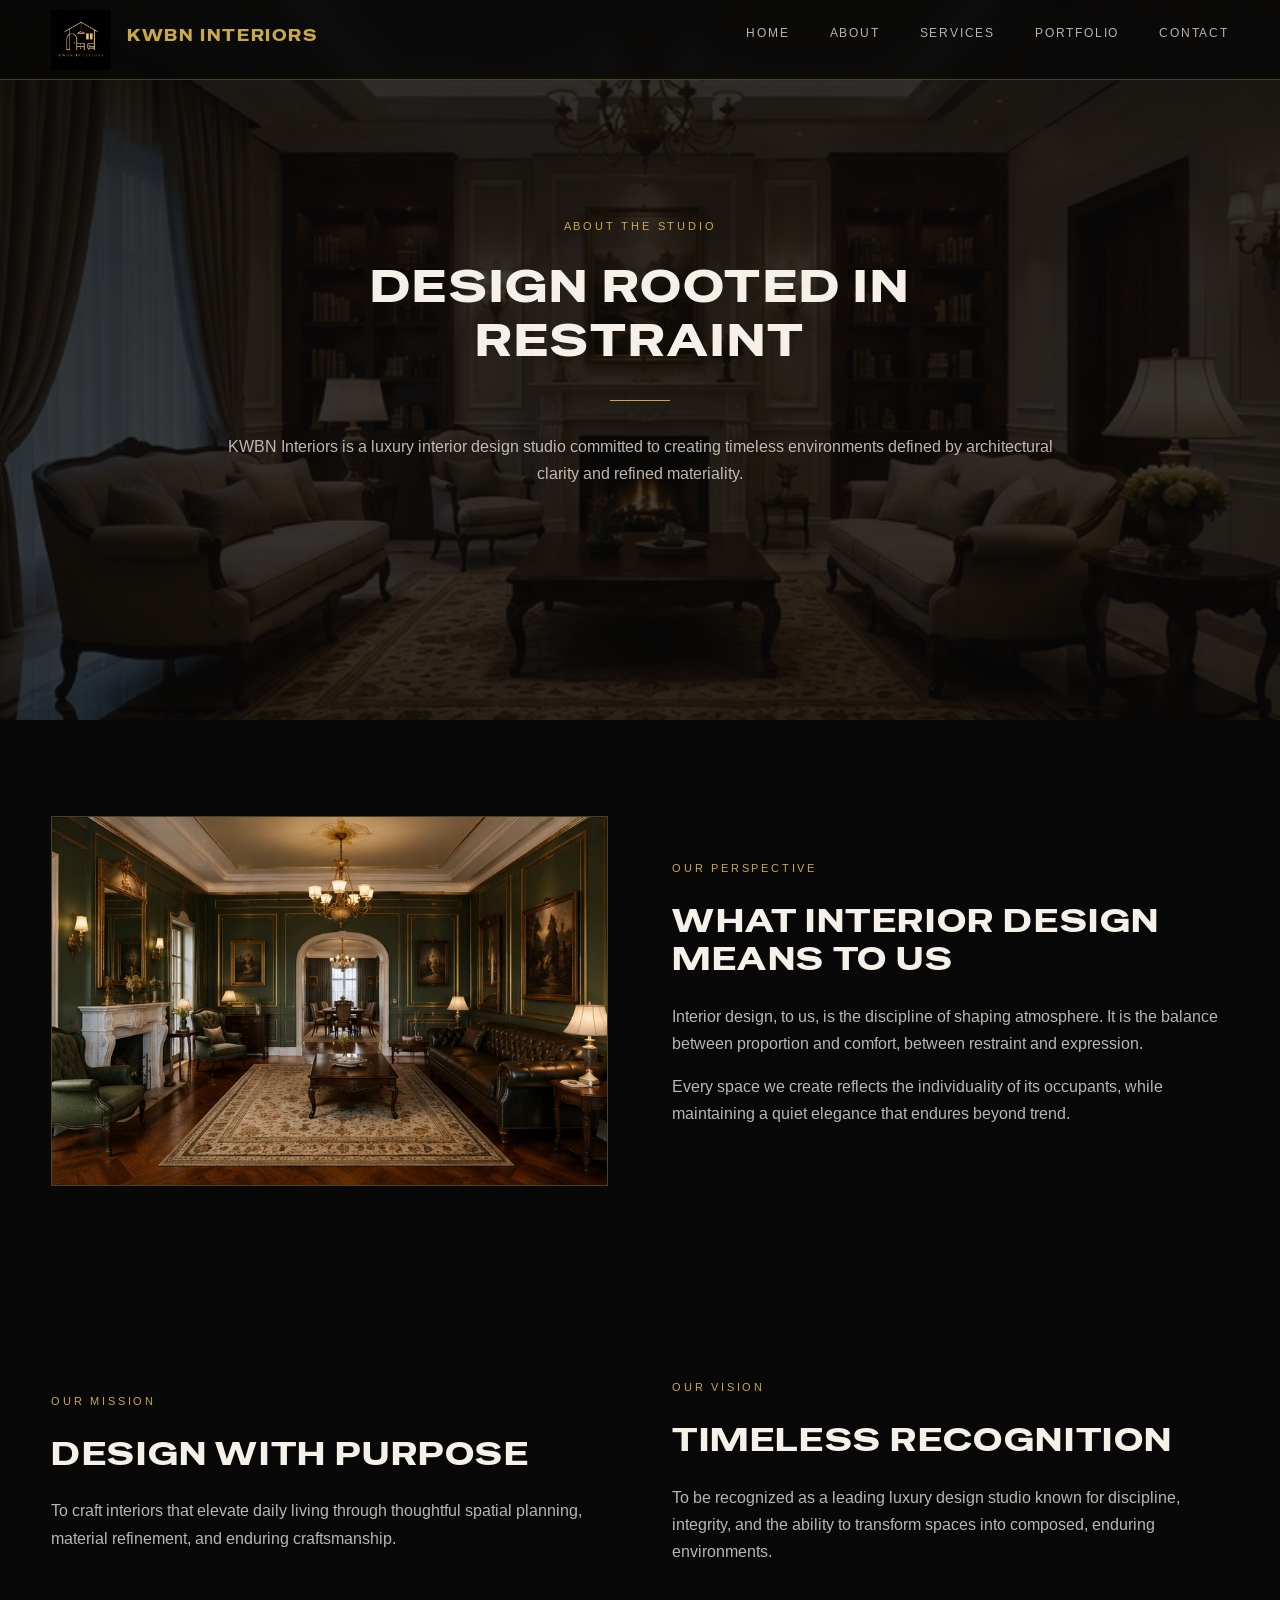
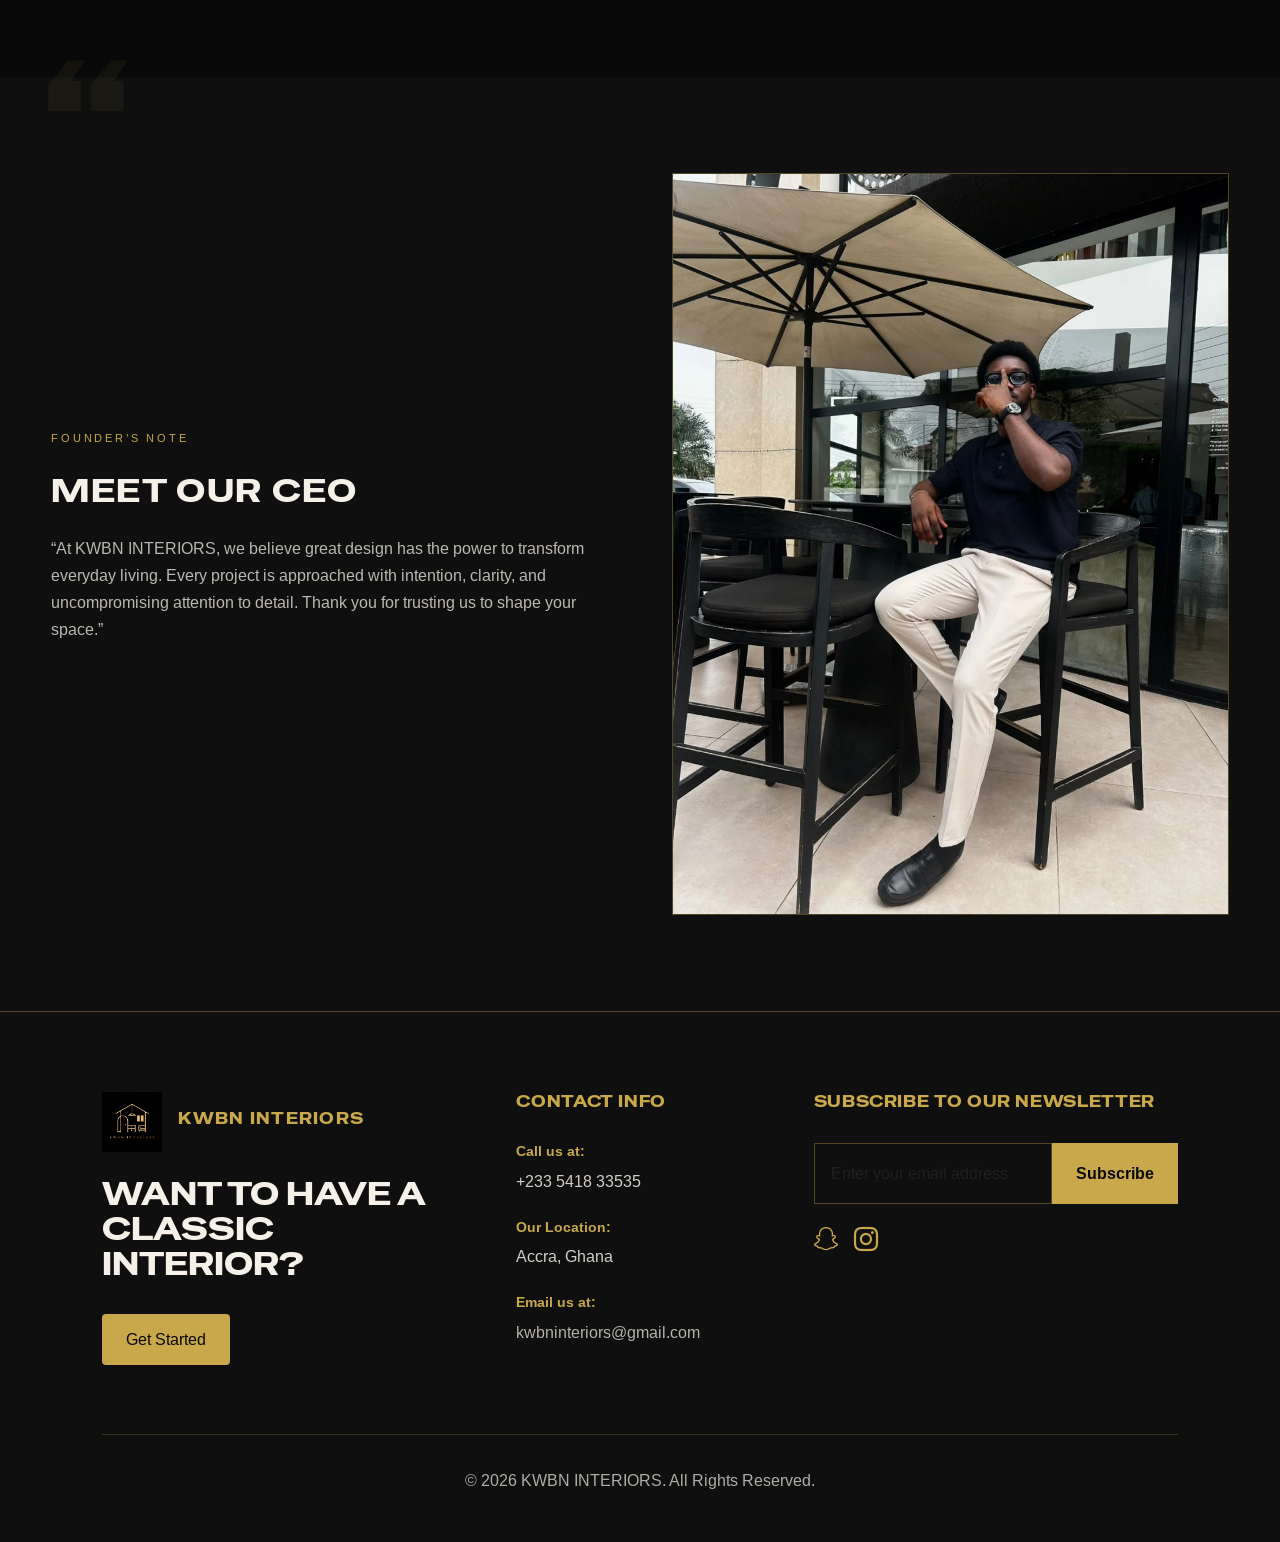
==== commit 6e582160: "meta details updated" ====
--- a/about-us.html
+++ b/about-us.html
@@ -3,9 +3,13 @@
 <head>
   <meta charset="UTF-8">
   <meta name="viewport" content="width=device-width, initial-scale=1.0">
-
-  <meta name="description" content="Learn about KWBN Interiors — a luxury interior design studio dedicated to timeless residential environments defined by proportion, detail, and refined materiality.">
+  <meta name="description" content="KWBN Interiors is a luxury interior design studio crafting refined residential environments defined by detail, proportion, and timeless materiality.">
   <meta name="author" content="KWBN Interiors">
+  <meta property="og:title" content="KWBN INTERIORS">
+  <meta property="og:description" content="KWBN Interiors is a luxury interior design studio crafting refined residential environments defined by detail, proportion, and timeless materiality.">
+  <meta property="og:image" content="https://godfred48.github.io/KAM-STUDIOS/images/logo.webp">       
+  <meta property="og:url" content="https://godfred48.github.io/KAM-STUDIOS/images/logo.webp">  
+  <link rel="icon" href="./images/logo.webp" type="image/webp" >
 
   <title>About | KWBN INTERIORS</title>
 
@@ -149,7 +153,7 @@
 </section>
 
 </main>
-<!-- ================= FOOTER================= -->
+<!-- ========== FOOTER========== -->
 <footer>
   <div class="footer-content">
 
--- a/style/about.css
+++ b/style/about.css
@@ -1,7 +1,6 @@
 /* =========================
    ABOUT HERO (CINEMATIC)
 ========================= */
-
 .about-hero {
   position: relative;
   height: 80vh;
@@ -19,7 +18,7 @@
   content: "";
   position: absolute;
   inset: 0;
-  background: url("../../images/interior4.webp") center / cover no-repeat;
+  background: url("../images/interior1.webp") center / cover no-repeat;
   transform: scale(1.05);
   z-index: 0;
 }
@@ -55,7 +54,21 @@
   color: rgba(245, 240, 232, 0.75);
 }
 
+
+.about-section .eyebrow{
+    color: var(--gold);
+}
+
+
 .about-hero .eyebrow{
+    color: var(--gold);
+}
+
+.mission-section .eyebrow{
+    color: var(--gold);
+}
+
+.ceo-section .eyebrow{
     color: var(--gold);
 }
 
@@ -114,62 +127,6 @@
   color: rgba(245, 240, 232, 0.75);
 }
 
-/* =========================
-   ABOUT HERO (CINEMATIC)
-========================= */
-
-.about-hero {
-  position: relative;
-  height: 80vh;
-  display: flex;
-  align-items: center;
-  justify-content: center;
-  text-align: center;
-  padding: 0 2rem;
-  background: var(--offblack);
-  overflow: hidden;
-}
-
-/* Background Image */
-.about-hero::before {
-  content: "";
-  position: absolute;
-  inset: 0;
-  background: url("../../images/interior4.webp") center / cover no-repeat;
-  transform: scale(1.05);
-  z-index: 0;
-}
-
-/* Dark Overlay */
-.about-hero::after {
-  content: "";
-  position: absolute;
-  inset: 0;
-  background: linear-gradient(
-    to bottom,
-    rgba(8, 8, 8, 0.85),
-    rgba(8, 8, 8, 0.75)
-  );
-  z-index: 1;
-}
-
-.about-hero-content {
-  position: relative;
-  z-index: 2;
-  max-width: 850px;
-}
-
-.about-hero h2 {
-  font-family: var(--serif);
-  text-transform: uppercase;
-  font-size: 2.8rem;
-  letter-spacing: 0.05em;
-  margin-bottom: 2rem;
-}
-
-.about-hero p {
-  color: rgba(245, 240, 232, 0.75);
-}
 
 /* =========================
    ABOUT SECTION
